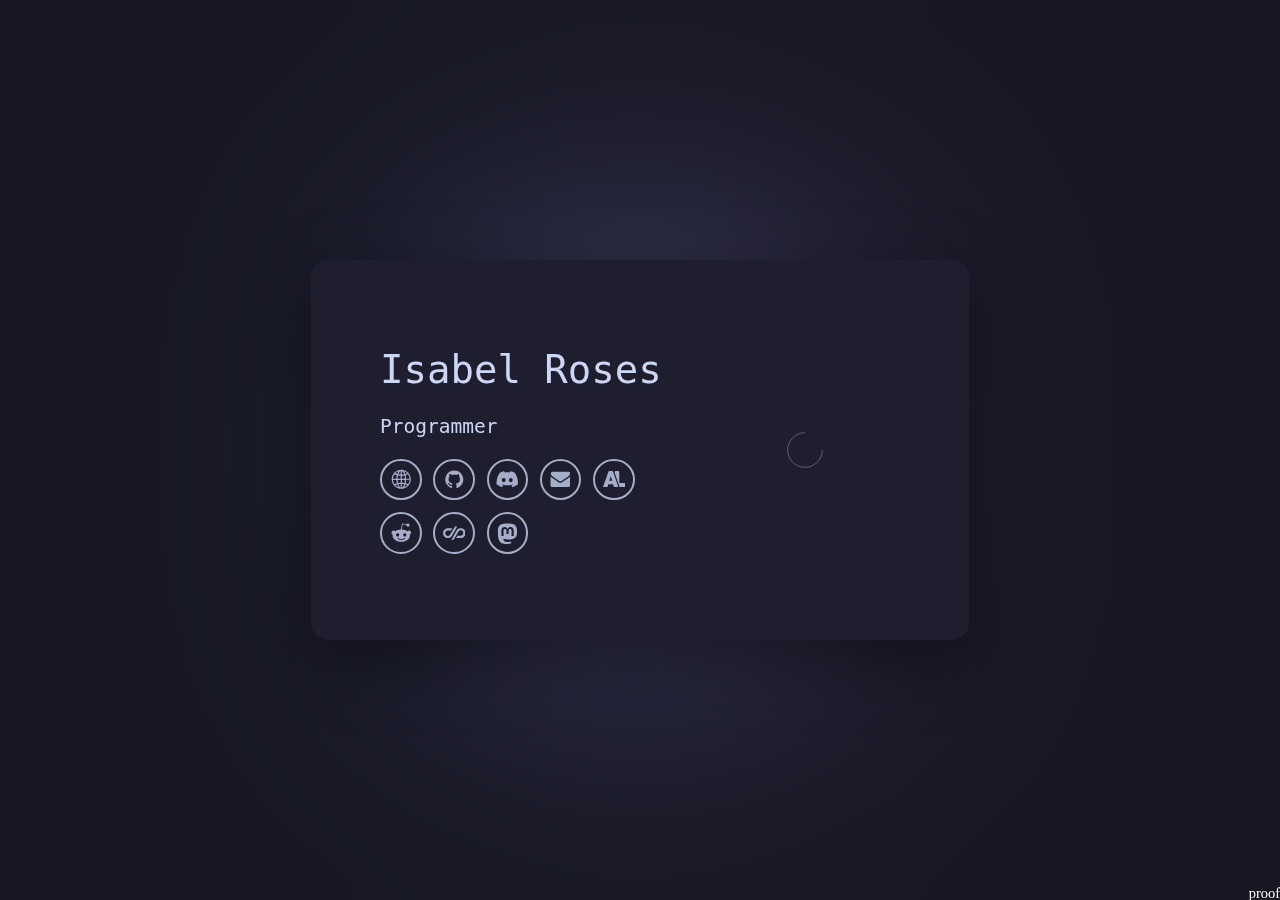
==== index.html @ 52c62842 "gpg" ====
<!DOCTYPE html>
<html lang="en">

<head>
    <title>Isabel</title>
    <meta http-equiv="Content-Type" content="text/html; charset=UTF-8">
    <meta name="viewport" content="width=device-width,initial-scale=1">
    <meta name="color-scheme" content="dark only">
    <link rel="shortcut icon" type="image/x-icon" href="favicon.ico">
    <meta name="description" content="contact">
    <meta property="og:site_name" content="isabel.contact">
    <meta property="og:title" content="Isabel's contact">
    <meta property="og:type" content="website">
    <meta property="og:description" content="contact info">
    <meta property="og:image" content="https://isabel.contact/assets/og-image.png">
    <meta property="og:image:type" content="image/jpeg">
    <meta property="og:image:width" content="1280">
    <meta property="og:image:height" content="800">
    <meta property="og:url" content="https://isabel.contact">
    <meta property="twitter:card" content="summary_large_image">
    <meta name="theme-color" content="#1e1e2e">
    <script defer src="js/js.js"></script>
    <link href="css/style.css" rel="stylesheet" type="text/css" preload>
    <link rel="manifest" href="manifest.json">
    <link rel="apple-touch-icon" href="assets/icons/apple-icon-180.png">
    <meta name="apple-mobile-web-app-capable" content="yes">
    <link rel="apple-touch-startup-image" href="assets/icons/apple-splash-2048-2732.jpg"
        media="(device-width: 1024px) and (device-height: 1366px) and (-webkit-device-pixel-ratio: 2) and (orientation: portrait)">
    <link rel="apple-touch-startup-image" href="assets/icons/apple-splash-2732-2048.jpg"
        media="(device-width: 1024px) and (device-height: 1366px) and (-webkit-device-pixel-ratio: 2) and (orientation: landscape)">
    <link rel="apple-touch-startup-image" href="assets/icons/apple-splash-1668-2388.jpg"
        media="(device-width: 834px) and (device-height: 1194px) and (-webkit-device-pixel-ratio: 2) and (orientation: portrait)">
    <link rel="apple-touch-startup-image" href="assets/icons/apple-splash-2388-1668.jpg"
        media="(device-width: 834px) and (device-height: 1194px) and (-webkit-device-pixel-ratio: 2) and (orientation: landscape)">
    <link rel="apple-touch-startup-image" href="assets/icons/apple-splash-1536-2048.jpg"
        media="(device-width: 768px) and (device-height: 1024px) and (-webkit-device-pixel-ratio: 2) and (orientation: portrait)">
    <link rel="apple-touch-startup-image" href="assets/icons/apple-splash-2048-1536.jpg"
        media="(device-width: 768px) and (device-height: 1024px) and (-webkit-device-pixel-ratio: 2) and (orientation: landscape)">
    <link rel="apple-touch-startup-image" href="assets/icons/apple-splash-1668-2224.jpg"
        media="(device-width: 834px) and (device-height: 1112px) and (-webkit-device-pixel-ratio: 2) and (orientation: portrait)">
    <link rel="apple-touch-startup-image" href="assets/icons/apple-splash-2224-1668.jpg"
        media="(device-width: 834px) and (device-height: 1112px) and (-webkit-device-pixel-ratio: 2) and (orientation: landscape)">
    <link rel="apple-touch-startup-image" href="assets/icons/apple-splash-1620-2160.jpg"
        media="(device-width: 810px) and (device-height: 1080px) and (-webkit-device-pixel-ratio: 2) and (orientation: portrait)">
    <link rel="apple-touch-startup-image" href="assets/icons/apple-splash-2160-1620.jpg"
        media="(device-width: 810px) and (device-height: 1080px) and (-webkit-device-pixel-ratio: 2) and (orientation: landscape)">
    <link rel="apple-touch-startup-image" href="assets/icons/apple-splash-1290-2796.jpg"
        media="(device-width: 430px) and (device-height: 932px) and (-webkit-device-pixel-ratio: 3) and (orientation: portrait)">
    <link rel="apple-touch-startup-image" href="assets/icons/apple-splash-2796-1290.jpg"
        media="(device-width: 430px) and (device-height: 932px) and (-webkit-device-pixel-ratio: 3) and (orientation: landscape)">
    <link rel="apple-touch-startup-image" href="assets/icons/apple-splash-1179-2556.jpg"
        media="(device-width: 393px) and (device-height: 852px) and (-webkit-device-pixel-ratio: 3) and (orientation: portrait)">
    <link rel="apple-touch-startup-image" href="assets/icons/apple-splash-2556-1179.jpg"
        media="(device-width: 393px) and (device-height: 852px) and (-webkit-device-pixel-ratio: 3) and (orientation: landscape)">
    <link rel="apple-touch-startup-image" href="assets/icons/apple-splash-1284-2778.jpg"
        media="(device-width: 428px) and (device-height: 926px) and (-webkit-device-pixel-ratio: 3) and (orientation: portrait)">
    <link rel="apple-touch-startup-image" href="assets/icons/apple-splash-2778-1284.jpg"
        media="(device-width: 428px) and (device-height: 926px) and (-webkit-device-pixel-ratio: 3) and (orientation: landscape)">
    <link rel="apple-touch-startup-image" href="assets/icons/apple-splash-1170-2532.jpg"
        media="(device-width: 390px) and (device-height: 844px) and (-webkit-device-pixel-ratio: 3) and (orientation: portrait)">
    <link rel="apple-touch-startup-image" href="assets/icons/apple-splash-2532-1170.jpg"
        media="(device-width: 390px) and (device-height: 844px) and (-webkit-device-pixel-ratio: 3) and (orientation: landscape)">
    <link rel="apple-touch-startup-image" href="assets/icons/apple-splash-1125-2436.jpg"
        media="(device-width: 375px) and (device-height: 812px) and (-webkit-device-pixel-ratio: 3) and (orientation: portrait)">
    <link rel="apple-touch-startup-image" href="assets/icons/apple-splash-2436-1125.jpg"
        media="(device-width: 375px) and (device-height: 812px) and (-webkit-device-pixel-ratio: 3) and (orientation: landscape)">
    <link rel="apple-touch-startup-image" href="assets/icons/apple-splash-1242-2688.jpg"
        media="(device-width: 414px) and (device-height: 896px) and (-webkit-device-pixel-ratio: 3) and (orientation: portrait)">
    <link rel="apple-touch-startup-image" href="assets/icons/apple-splash-2688-1242.jpg"
        media="(device-width: 414px) and (device-height: 896px) and (-webkit-device-pixel-ratio: 3) and (orientation: landscape)">
    <link rel="apple-touch-startup-image" href="assets/icons/apple-splash-828-1792.jpg"
        media="(device-width: 414px) and (device-height: 896px) and (-webkit-device-pixel-ratio: 2) and (orientation: portrait)">
    <link rel="apple-touch-startup-image" href="assets/icons/apple-splash-1792-828.jpg"
        media="(device-width: 414px) and (device-height: 896px) and (-webkit-device-pixel-ratio: 2) and (orientation: landscape)">
    <link rel="apple-touch-startup-image" href="assets/icons/apple-splash-1242-2208.jpg"
        media="(device-width: 414px) and (device-height: 736px) and (-webkit-device-pixel-ratio: 3) and (orientation: portrait)">
    <link rel="apple-touch-startup-image" href="assets/icons/apple-splash-2208-1242.jpg"
        media="(device-width: 414px) and (device-height: 736px) and (-webkit-device-pixel-ratio: 3) and (orientation: landscape)">
    <link rel="apple-touch-startup-image" href="assets/icons/apple-splash-750-1334.jpg"
        media="(device-width: 375px) and (device-height: 667px) and (-webkit-device-pixel-ratio: 2) and (orientation: portrait)">
    <link rel="apple-touch-startup-image" href="assets/icons/apple-splash-1334-750.jpg"
        media="(device-width: 375px) and (device-height: 667px) and (-webkit-device-pixel-ratio: 2) and (orientation: landscape)">
    <link rel="apple-touch-startup-image" href="assets/icons/apple-splash-640-1136.jpg"
        media="(device-width: 320px) and (device-height: 568px) and (-webkit-device-pixel-ratio: 2) and (orientation: portrait)">
    <link rel="apple-touch-startup-image" href="assets/icons/apple-splash-1136-640.jpg"
        media="(device-width: 320px) and (device-height: 568px) and (-webkit-device-pixel-ratio: 2) and (orientation: landscape)">
    <link rel="preconnect" href="https://fonts.bunny.net">
</head>

<body? class="is-ready">
    <svg xmlns="http://www.w3.org/2000/svg" version="1.1" xmlns:xlink="http://www.w3.org/1999/xlink" viewBox="0 0 40 40"
        display="none" width="0" height="0">
        <symbol id="icon-7a66fac84dc5d9fb5fafce395a384d40" viewBox="0 0 40 40">
            <path
                d="M20,3C10.6,3,3,10.6,3,20s7.6,17,17,17s17-7.6,17-17S29.4,3,20,3z M34.8,18.9h-6.2c-0.1-2.2-0.3-4.2-0.8-6.1 c1.5-0.4,3-0.9,4.2-1.5c0.6,0.9,1.2,1.8,1.6,2.9C34.3,15.7,34.7,17.3,34.8,18.9z M25.7,26.7c-1.5-0.3-3.1-0.4-4.6-0.5v-5.1h5.4 c-0.1,1.8-0.3,3.5-0.6,5.1C25.8,26.3,25.8,26.5,25.7,26.7z M14.2,26.2c-0.3-1.6-0.6-3.3-0.6-5.1h5.4v5.1c-1.6,0-3.2,0.2-4.6,0.5 C14.2,26.5,14.2,26.3,14.2,26.2z M14.3,13.3c1.5,0.3,3.1,0.4,4.6,0.5v5.1h-5.4c0.1-1.8,0.3-3.5,0.6-5.1 C14.2,13.7,14.2,13.5,14.3,13.3z M21.1,5.4C21.4,5.6,21.7,5.7,22,6c0.8,0.7,1.6,1.7,2.2,3c0.4,0.7,0.7,1.5,0.9,2.3 c-1.3,0.2-2.7,0.4-4,0.4V5.4z M18,6c0.3-0.3,0.6-0.4,0.9-0.6v6.2c-1.4,0-2.8-0.2-4-0.4c0.3-0.8,0.6-1.6,0.9-2.3 C16.5,7.7,17.2,6.7,18,6z M18.9,28.4v6.2c-0.3-0.1-0.6-0.3-0.9-0.6c-0.8-0.7-1.6-1.7-2.2-3c-0.4-0.7-0.7-1.5-0.9-2.3 C16.2,28.6,17.5,28.4,18.9,28.4z M22,34c-0.3,0.3-0.6,0.4-0.9,0.6v-6.2c1.4,0,2.8,0.2,4,0.4c-0.3,0.8-0.6,1.6-0.9,2.3 C23.5,32.3,22.8,33.3,22,34z M21.1,18.9v-5.1c1.6,0,3.2-0.2,4.6-0.5c0,0.2,0.1,0.4,0.1,0.5c0.3,1.6,0.6,3.3,0.6,5.1H21.1z M30.5,9.5 c0,0,0.1,0.1,0.1,0.1c-1,0.4-2.2,0.8-3.4,1.1c-0.6-1.9-1.4-3.5-2.4-4.8c0.3,0.1,0.6,0.2,0.9,0.3C27.5,7.1,29.1,8.1,30.5,9.5z M14.2,6.3c0.3-0.1,0.6-0.2,0.9-0.3c-0.9,1.3-1.7,2.9-2.4,4.8c-1.2-0.3-2.3-0.7-3.4-1.1c0,0,0.1-0.1,0.1-0.1 C10.9,8.1,12.5,7.1,14.2,6.3z M7.9,11.4c1.3,0.6,2.7,1.1,4.2,1.5c-0.4,1.9-0.7,3.9-0.8,6.1H5.2c0.1-1.6,0.5-3.2,1.1-4.7 C6.8,13.2,7.3,12.3,7.9,11.4z M5.2,21.1h6.2c0.1,2.2,0.3,4.2,0.8,6.1c-1.5,0.4-3,0.9-4.2,1.5c-0.6-0.9-1.2-1.8-1.6-2.9 C5.7,24.3,5.3,22.7,5.2,21.1z M9.5,30.5c0,0-0.1-0.1-0.1-0.1c1-0.4,2.2-0.8,3.4-1.1c0.6,1.9,1.4,3.5,2.4,4.8 c-0.3-0.1-0.6-0.2-0.9-0.3C12.5,32.9,10.9,31.9,9.5,30.5z M25.8,33.7c-0.3,0.1-0.6,0.2-0.9,0.3c0.9-1.3,1.7-2.9,2.4-4.8 c1.2,0.3,2.3,0.7,3.4,1.1c0,0-0.1,0.1-0.1,0.1C29.1,31.9,27.5,32.9,25.8,33.7z M32.1,28.6c-1.3-0.6-2.7-1.1-4.2-1.5 c0.4-1.9,0.7-3.9,0.8-6.1h6.2c-0.1,1.6-0.5,3.2-1.1,4.7C33.2,26.8,32.7,27.7,32.1,28.6z">
            </path>
        </symbol>
        <symbol id="icon-8c4b37645de3c276d895d87df51ba614" viewBox="0 0 40 40">
            <path
                d="M36,20.3c0,3.5-1,6.6-3.1,9.4c-2,2.8-4.7,4.7-7.9,5.8c-0.4,0.1-0.6,0-0.8-0.1c-0.2-0.2-0.3-0.4-0.3-0.6v-4.4 c0-1.3-0.4-2.3-1.1-3c0.8-0.1,1.5-0.2,2.1-0.4c0.6-0.2,1.3-0.4,2-0.8c0.7-0.4,1.2-0.8,1.7-1.4c0.5-0.5,0.8-1.3,1.1-2.2 s0.4-2,0.4-3.1c0-1.7-0.5-3.1-1.6-4.3c0.5-1.3,0.5-2.7-0.2-4.2c-0.4-0.1-1,0-1.7,0.2c-0.7,0.3-1.4,0.6-1.9,0.9L24,12.5 c-1.3-0.4-2.6-0.5-4-0.5s-2.7,0.2-4,0.5c-0.2-0.2-0.5-0.3-0.9-0.6c-0.4-0.2-0.9-0.5-1.7-0.8c-0.8-0.3-1.4-0.4-1.8-0.3 c-0.6,1.6-0.7,3-0.1,4.2c-1.1,1.2-1.6,2.6-1.6,4.3c0,1.2,0.1,2.2,0.4,3.1s0.6,1.6,1.1,2.2s1,1,1.7,1.4c0.7,0.4,1.3,0.6,2,0.8 c0.6,0.2,1.3,0.3,2.1,0.4c-0.6,0.5-0.9,1.2-1,2.1c-0.3,0.1-0.6,0.2-0.9,0.3c-0.3,0.1-0.7,0.1-1.2,0.1c-0.5,0-0.9-0.1-1.4-0.4 c-0.5-0.3-0.8-0.7-1.2-1.3c-0.3-0.4-0.6-0.8-1-1.1c-0.4-0.3-0.8-0.4-1-0.5L9,26.5c-0.3,0-0.5,0-0.6,0.1c-0.1,0.1-0.1,0.1-0.1,0.2 c0,0.1,0.1,0.2,0.2,0.3c0.1,0.1,0.2,0.2,0.3,0.2l0.1,0.1c0.3,0.1,0.6,0.4,0.9,0.8s0.5,0.7,0.7,1.1l0.2,0.5c0.2,0.5,0.5,1,0.9,1.3 c0.4,0.3,0.9,0.5,1.4,0.6c0.5,0.1,1,0.1,1.4,0.1c0.5,0,0.9,0,1.2-0.1l0.5-0.1c0,0.5,0,1.1,0,1.9c0,0.7,0,1.1,0,1.1 c0,0.2-0.1,0.5-0.3,0.6c-0.2,0.2-0.5,0.2-0.8,0.1c-3.2-1.1-5.8-3-7.9-5.8S4,23.8,4,20.3c0-2.9,0.7-5.6,2.1-8S9.5,7.8,12,6.4 s5.1-2.1,8-2.1s5.6,0.7,8,2.1s4.4,3.4,5.8,5.8S36,17.4,36,20.3L36,20.3z">
            </path>
        </symbol>
        <symbol id="icon-3b7eeeccbb457780f277fce4669f67a0" viewBox="0 0 40 40">
            <path
                d="M33.2,8.3c-2.5-1.1-5.1-1.9-7.9-2.4c-0.3,0.6-0.7,1.4-1,2c-2.9-0.4-5.8-0.4-8.7,0c-0.3-0.6-0.7-1.4-1-2 c-2.8,0.5-5.4,1.3-7.9,2.4c-5,7.2-6.3,14.2-5.6,21.1c3.3,2.3,6.5,3.8,9.6,4.7c0.8-1,1.5-2.1,2.1-3.3c-1.1-0.4-2.2-0.9-3.2-1.5 c0.3-0.2,0.5-0.4,0.8-0.6c6.3,2.8,13,2.8,19.2,0c0.3,0.2,0.5,0.4,0.8,0.6c-1,0.6-2.1,1.1-3.2,1.5c0.6,1.1,1.3,2.2,2.1,3.3 c3.1-0.9,6.3-2.4,9.6-4.7C39.7,21.4,37.5,14.4,33.2,8.3z M13.7,25.1c-1.9,0-3.4-1.7-3.4-3.7s1.5-3.7,3.4-3.7c1.9,0,3.5,1.7,3.4,3.7 C17.1,23.4,15.6,25.1,13.7,25.1z M26.3,25.1c-1.9,0-3.4-1.7-3.4-3.7s1.5-3.7,3.4-3.7c1.9,0,3.5,1.7,3.4,3.7 C29.7,23.4,28.2,25.1,26.3,25.1z">
            </path>
        </symbol>
        <symbol id="icon-c3c8e1063e3b7f84f6b54712741de139" viewBox="0 0 40 40">
            <path
                d="M37.3,15.3v15.3c0,0.8-0.3,1.6-0.9,2.2c-0.6,0.6-1.4,0.9-2.2,0.9H5.8c-0.8,0-1.6-0.3-2.2-0.9s-0.9-1.4-0.9-2.2V15.3 c0.5,0.6,1.2,1.1,2,1.7c4.7,3.1,7.9,5.4,9.6,6.7c0.7,0.5,1.4,0.9,1.8,1.2c0.4,0.3,1,0.6,1.9,0.9c0.7,0.3,1.5,0.5,2.1,0.5l0,0 c0.6,0,1.4-0.2,2.1-0.5c0.7-0.3,1.4-0.6,1.9-0.9c0.4-0.3,1-0.7,1.8-1.2c2.2-1.6,5.4-3.8,9.6-6.7C36.1,16.5,36.7,15.9,37.3,15.3 L37.3,15.3z M37.3,9.6c0,1-0.3,2-0.9,2.9c-0.6,0.9-1.5,1.8-2.4,2.4c-4.9,3.3-7.9,5.4-9,6.2c-0.1,0.1-0.4,0.3-0.8,0.6 c-0.4,0.3-0.7,0.5-1,0.7c-0.3,0.2-0.6,0.4-1,0.6c-0.4,0.2-0.7,0.4-1.1,0.5c-0.4,0.1-0.6,0.2-0.9,0.2l0,0c-0.3,0-0.6-0.1-0.9-0.2 c-0.3-0.1-0.7-0.3-1.1-0.5c-0.4-0.2-0.7-0.4-1-0.6c-0.3-0.2-0.6-0.4-1-0.7c-0.4-0.3-0.7-0.5-0.8-0.6c-1.1-0.8-2.8-2-5.1-3.5 c-2.3-1.6-3.3-2.4-3.7-2.7c-0.8-0.5-1.6-1.2-2.3-2.2s-1-1.9-1-2.6c0-1,0.3-1.9,0.8-2.5c0.5-0.6,1.2-1,2.3-1h28.4 c0.8,0,1.6,0.3,2.2,0.9C37.1,8.1,37.3,8.8,37.3,9.6L37.3,9.6z">
            </path>
        </symbol>
        <symbol id="icon-3b16c9d13a686dfcb1c392aa631570a5" viewBox="0 0 40 40">
            <path
                d="M39.8,32.4c0,0.8-0.7,1.3-1.5,1.3c-1.4,0-2.7,0-4.1,0c-1.4,0-2.9,0-4.3,0c-0.3,0-0.5-0.1-0.6-0.4 c-2.3-6.6-4.7-13.2-7-19.9c-0.4-1-0.7-2-1.1-3c-0.5-1.2-0.6-2.3-0.5-3.6c0-0.9,0.6-1.5,1.5-1.5c1.4,0,3.8,0,5.2,0 c0.8,0,1.4,0.6,1.5,1.4c0,0.9,0,1.9,0,2.8c0,2.3,0,4.6,0,6.9l0,9.6c0,0.1,0,0.2,0.1,0.3c0.1,0.1,0.2,0.1,0.4,0.1c1.2,0,1.4,0,2.6,0 c2,0,3.9,0,5.9,0c0.4,0,0.8,0,1.1,0.2c0.5,0.2,0.9,0.6,0.9,1.2C39.8,29.3,39.9,30.9,39.8,32.4z M27.2,33.3c0,0.1,0.1,0.2,0.1,0.5 c-0.5,0-1,0-1.5,0c-1.9,0-3.8,0-5.8,0c-0.4,0-0.6-0.1-0.7-0.5c-0.4-1.3-0.8-2.5-1.2-3.8c-0.2-0.7-0.3-0.7-1-0.7c-2.4,0-4.8,0-7.2,0 c-0.4,0-0.6,0.1-0.7,0.5C9,30.7,8.5,32,8,33.3c-0.1,0.3-0.3,0.5-0.7,0.5c-2.3,0-4.5,0-6.8,0c-0.5,0-0.5-0.1-0.3-0.5 c1.2-3.4,2.4-6.7,3.6-10.1C4.9,20,6,16.8,7.1,13.7C8.1,11,9,8.3,9.9,5.7c0.1-0.3,0.2-0.4,0.5-0.4c2.2,0,4.4,0,6.6,0 c0.3,0,0.4,0.2,0.5,0.4c0.8,2.3,1.6,4.5,2.4,6.8c1.6,4.6,3.3,9.3,4.9,13.9C25.6,28.7,26.4,31,27.2,33.3z M16.2,22.1 c0-0.1-0.1-0.2-0.1-0.3c-0.7-2.2-1.5-4.4-2.2-6.6c0-0.1-0.1-0.3-0.2-0.5c-0.1,0.1-0.1,0.2-0.2,0.2c-0.7,2.4-1.5,4.8-2.2,7.1 c-0.1,0.3,0,0.4,0.3,0.4c1.4,0,2.9,0,4.3,0C16.3,22.5,16.4,22.4,16.2,22.1z">
            </path>
        </symbol>
        <symbol id="icon-c83ee4da7ecbbbd33cd0166b89ce370f" viewBox="0 0 40 40">
            <path
                d="M37.3,18.9c0,0.7-0.2,1.4-0.6,2c-0.4,0.6-0.9,1.1-1.5,1.4c0.2,0.6,0.2,1.2,0.2,1.9c0,2-0.7,3.8-2.1,5.5 c-1.4,1.7-3.2,3-5.6,4s-4.9,1.5-7.7,1.5c-2.8,0-5.4-0.5-7.7-1.5s-4.2-2.3-5.6-4c-1.4-1.7-2.1-3.6-2.1-5.5c0-0.6,0.1-1.2,0.2-1.8 c-0.7-0.3-1.2-0.8-1.6-1.4c-0.4-0.6-0.6-1.3-0.6-2.1c0-1.1,0.4-2,1.1-2.7c0.7-0.8,1.7-1.1,2.7-1.1c1.1,0,2,0.4,2.8,1.2 c2.8-2,6.1-3,10-3.1l2.2-10.1c0-0.2,0.1-0.3,0.3-0.4c0.2-0.1,0.3-0.1,0.5-0.1l7.1,1.6c0.2-0.5,0.6-0.9,1-1.2c0.5-0.3,1-0.4,1.5-0.4 c0.8,0,1.5,0.3,2,0.8c0.6,0.6,0.9,1.2,0.9,2c0,0.8-0.3,1.5-0.9,2c-0.6,0.6-1.3,0.9-2,0.9c-0.8,0-1.5-0.3-2-0.8s-0.8-1.2-0.8-2 L22.7,4l-2,9.1c3.9,0.1,7.2,1.1,10,3.1c0.7-0.8,1.7-1.2,2.8-1.2c1.1,0,2,0.4,2.7,1.1C36.9,16.9,37.3,17.9,37.3,18.9L37.3,18.9z M10.7,22.8c0,0.8,0.3,1.5,0.8,2c0.6,0.6,1.2,0.9,2,0.9c0.8,0,1.5-0.3,2-0.9c0.6-0.6,0.9-1.3,0.9-2c0-0.8-0.3-1.5-0.9-2 c-0.6-0.6-1.3-0.8-2-0.8c-0.8,0-1.5,0.3-2,0.9C11,21.3,10.7,22,10.7,22.8z M26.4,29.6c0.1-0.1,0.2-0.3,0.2-0.5 c0-0.2-0.1-0.4-0.2-0.5c-0.1-0.1-0.3-0.2-0.5-0.2c-0.2,0-0.4,0.1-0.5,0.2c-0.5,0.5-1.3,0.9-2.3,1.2c-1,0.3-2.1,0.4-3.1,0.4 c-1,0-2.1-0.1-3.1-0.4c-1-0.3-1.8-0.7-2.3-1.2c-0.1-0.1-0.3-0.2-0.5-0.2c-0.2,0-0.4,0.1-0.5,0.2c-0.1,0.1-0.2,0.3-0.2,0.5 c0,0.2,0.1,0.4,0.2,0.5c0.6,0.6,1.3,1,2.3,1.3c1,0.3,1.8,0.5,2.4,0.6c0.6,0.1,1.2,0.1,1.8,0.1s1.2,0,1.8-0.1 c0.6-0.1,1.4-0.2,2.4-0.6C25.1,30.6,25.8,30.2,26.4,29.6L26.4,29.6z M26.3,25.7c0.8,0,1.5-0.3,2-0.9c0.6-0.6,0.8-1.3,0.8-2 c0-0.8-0.3-1.5-0.9-2c-0.6-0.6-1.2-0.9-2-0.9c-0.8,0-1.5,0.3-2,0.8s-0.9,1.2-0.9,2c0,0.8,0.3,1.5,0.9,2 C24.9,25.4,25.5,25.7,26.3,25.7z">
            </path>
        </symbol>
        <symbol id="icon-7b8b203a175397e05376f74d544a45d4" viewBox="0 0 40 40">
            <path
                d="M25,8.3C25.1,8.1,25,8,24.8,8l-3.4,0c-0.2,0-0.4,0.1-0.5,0.3l-8.4,14.2c-1.2,1.9-2.8,2.4-4.4,2.2C5.4,24.3,4,22.3,4,19.7 c0-2.6,2.2-4.8,4.8-4.8h5.3c0.2,0,0.4-0.1,0.5-0.3l1.9-3.3c0.1-0.2,0-0.3-0.2-0.3H8.8C3.9,11,0,14.9,0,19.7c0,2.3,0.9,4.8,2.6,6.5 c1.6,1.6,3.8,2.2,6.1,2.3c1.3,0,4.9,0,6.6-3C17.2,22.1,25,8.3,25,8.3L25,8.3z M37.4,13.3c-1.6-1.6-3.8-2.2-6.1-2.3 c-1.3,0-4.9,0-6.6,3C22.8,17.4,15,31.2,15,31.2c-0.1,0.2,0,0.3,0.2,0.3l3.4,0c0.2,0,0.4-0.1,0.5-0.3L27.5,17 c1.2-1.9,2.8-2.4,4.4-2.2c2.7,0.3,4.1,2.3,4.1,4.9c0,2.6-2.2,4.8-4.8,4.8h-5.3c-0.2,0-0.4,0.1-0.5,0.3l-1.9,3.3 c-0.1,0.2,0,0.3,0.2,0.3h7.6c4.8,0,8.8-3.9,8.8-8.8C40,17.4,39.1,14.9,37.4,13.3L37.4,13.3z">
            </path>
        </symbol>
        <symbol id="icon-8aeb01b26b1256824444f7ced3a58dd2" viewBox="0 0 40 40">
            <path
                d="M20.4,2.7c-4.7,0-9.1,0.5-11.8,1.7c0,0-5.2,2.3-5.2,10.2c0,1.8,0,4,0,6.3c0.2,7.7,1.4,15.4,8.6,17.3 c3.3,0.9,6.1,1.1,8.4,0.9c4.1-0.2,6.5-1.5,6.5-1.5l-0.1-3c0,0-3,0.9-6.3,0.8c-3.3-0.1-6.8-0.4-7.3-4.4c0-0.4-0.1-0.7-0.1-1.1 c0,0,3.2,0.8,7.3,1c2.5,0.1,4.8-0.1,7.2-0.4c4.6-0.5,8.5-3.4,9-5.9c0.8-4.1,0.7-9.9,0.7-9.9c0-7.9-5.2-10.2-5.2-10.2 c-2.6-1.2-7.1-1.7-11.8-1.7H20.4z M15.2,8.9c1.9,0,3.4,0.7,4.4,2.2l0.9,1.6l0.9-1.6c1-1.5,2.4-2.2,4.4-2.2c1.7,0,3,0.6,4.1,1.7 c1,1.2,1.5,2.7,1.5,4.7v9.6h-3.8v-9.3c0-2-0.8-3-2.5-3c-1.8,0-2.7,1.2-2.7,3.5v5.1h-3.8v-5.1c0-2.3-0.9-3.5-2.7-3.5 c-1.6,0-2.5,1-2.5,3v9.3H9.6v-9.6c0-2,0.5-3.5,1.5-4.7C12.1,9.5,13.5,8.9,15.2,8.9z" />
        </symbol>
    </svg>

    <div id="wrapper">
        <div id="main">
            <div class="inner">
                <div id="columns01" class="container columns">
                    <div class="wrapper">
                        <div class="inner">
                            <div>
                                <h1 data-value="Isabel Roses" id="text01">Isabel Roses</h1>
                                <p id="text02">Programmer</p>
                                <ul id="icons01" class="icons">
                                    <li><a class="n01" href="https://isabelroses.com/" aria-label="Globe"
                                            title="My Website" target="_blank"><svg>
                                                <use xlink:href="#icon-7a66fac84dc5d9fb5fafce395a384d40"></use>
                                            </svg><span class="label">Globe</span></a></li>
                                    <li><a class="n02" href="https://github.com/isabelroses" aria-label="GitHub"
                                            title="GitHub" target="_blank"><svg>
                                                <use xlink:href="#icon-8c4b37645de3c276d895d87df51ba614"></use>
                                            </svg><span class="label">GitHub</span></a></li>
                                    <li><a class="n03" href="https://discord.com/users/496733545105063966"
                                            aria-label="Discord" title="Discord" target="_blank"><svg>
                                                <use xlink:href="#icon-3b7eeeccbb457780f277fce4669f67a0"></use>
                                            </svg><span class="label">Discord</span></a></li>
                                    <li><a class="n04" href="mailto:isabelroseslive@gmail.com" aria-label="Email"
                                            title="Email"><svg>
                                                <use xlink:href="#icon-c3c8e1063e3b7f84f6b54712741de139"></use>
                                            </svg><span class="label">Email</span></a></li>
                                    <li><a class="n05" href="https://anilist.co/user/IsabelRoses" aria-label="AniList"
                                            title="AniList" target="_blank"><svg>
                                                <use xlink:href="#icon-3b16c9d13a686dfcb1c392aa631570a5"></use>
                                            </svg><span class="label">AniList</span></a></li>
                                    <li><a class="n06" href="https://www.reddit.com/user/isabelroses"
                                            aria-label="Reddit" title="Reddit" target="_blank"><svg>
                                                <use xlink:href="#icon-c83ee4da7ecbbbd33cd0166b89ce370f"></use>
                                            </svg><span class="label">Reddit</span></a></li>
                                    <li><a class="n07" href="https://en.pronouns.page/@isabelroses"
                                            aria-label="Pronouns.page" title="Pronouns.page" target="_blank"><svg>
                                                <use xlink:href="#icon-7b8b203a175397e05376f74d544a45d4"></use>
                                            </svg><span class="label">Pronouns.page</span></a></li>
                                    <li><a class="n08" rel="me" href="https://tech.lgbt/@isabelroses"
                                            aria-label="Mastodon"><svg>
                                                <use xlink:href="#icon-8aeb01b26b1256824444f7ced3a58dd2"></use>
                                            </svg><span class="label">Mastodon</span></a></li>
                                </ul>
                            </div>
                            <div>
                                <div id="image01" class="image">
                                    <span class="frame deferred"
                                        style="background-image: url(&quot;[data-uri]%2BPHJlY3QgZmlsbD0idHJhbnNwYXJlbnQiIHdpZHRoPSIxMDAlIiBoZWlnaHQ9IjEwMCUiLz48L3N2Zz4%3D&quot;); background-size: 100% 100%; background-position: left top; background-repeat: no-repeat;">
                                        <img src="assets/avatar3.webp" data-src="assets/avatar3.webp" alt="avatar"
                                            style="opacity: 1; background-image: none;">
                                    </span>
                                </div>
                            </div>
                        </div>
                    </div>
                </div>
            </div>
        </div>
        <div>
            <a class="conner-links" href="https://keyoxide.org/hkp/BDC72378FB3AF6C69CA7DF35251584EE83E34389">proof</a>
        </div>
    </div>

    </body>

</html>
---- css/style.css ----
/* cyrillic */
@font-face {
  font-family: 'Roboto Mono';
  font-style: normal;
  font-weight: 400;
  font-stretch: 100%;
  src: url(https://fonts.bunny.net/roboto-mono/files/roboto-mono-cyrillic-400-normal.woff2) format('woff2'), url(https://fonts.bunny.net/roboto-mono/files/roboto-mono-cyrillic-400-normal.woff) format('woff');
  unicode-range: U+0301, U+0400-045F, U+0490-0491, U+04B0-04B1, U+2116;
  font-display: swap;
}

/* cyrillic-ext */
@font-face {
  font-family: 'Roboto Mono';
  font-style: normal;
  font-weight: 400;
  font-stretch: 100%;
  src: url(https://fonts.bunny.net/roboto-mono/files/roboto-mono-cyrillic-ext-400-normal.woff2) format('woff2'), url(https://fonts.bunny.net/roboto-mono/files/roboto-mono-cyrillic-ext-400-normal.woff) format('woff');
  unicode-range: U+0460-052F, U+1C80-1C88, U+20B4, U+2DE0-2DFF, U+A640-A69F, U+FE2E-FE2F;
  font-display: swap;
}

/* greek */
@font-face {
  font-family: 'Roboto Mono';
  font-style: normal;
  font-weight: 400;
  font-stretch: 100%;
  src: url(https://fonts.bunny.net/roboto-mono/files/roboto-mono-greek-400-normal.woff2) format('woff2'), url(https://fonts.bunny.net/roboto-mono/files/roboto-mono-greek-400-normal.woff) format('woff');
  unicode-range: U+0370-03FF;
  font-display: swap;
}

/* latin */
@font-face {
  font-family: 'Roboto Mono';
  font-style: normal;
  font-weight: 400;
  font-stretch: 100%;
  src: url(https://fonts.bunny.net/roboto-mono/files/roboto-mono-latin-400-normal.woff2) format('woff2'), url(https://fonts.bunny.net/roboto-mono/files/roboto-mono-latin-400-normal.woff) format('woff');
  unicode-range: U+0000-00FF, U+0131, U+0152-0153, U+02BB-02BC, U+02C6, U+02DA, U+02DC, U+2000-206F, U+2074, U+20AC, U+2122, U+2191, U+2193, U+2212, U+2215, U+FEFF, U+FFFD;
  font-display: swap;
}

/* latin-ext */
@font-face {
  font-family: 'Roboto Mono';
  font-style: normal;
  font-weight: 400;
  font-stretch: 100%;
  src: url(https://fonts.bunny.net/roboto-mono/files/roboto-mono-latin-ext-400-normal.woff2) format('woff2'), url(https://fonts.bunny.net/roboto-mono/files/roboto-mono-latin-ext-400-normal.woff) format('woff');
  unicode-range: U+0100-024F, U+0259, U+1E00-1EFF, U+2020, U+20A0-20AB, U+20AD-20CF, U+2113, U+2C60-2C7F, U+A720-A7FF;
  font-display: swap;
}

/* vietnamese */
@font-face {
  font-family: 'Roboto Mono';
  font-style: normal;
  font-weight: 400;
  font-stretch: 100%;
  src: url(https://fonts.bunny.net/roboto-mono/files/roboto-mono-vietnamese-400-normal.woff2) format('woff2'), url(https://fonts.bunny.net/roboto-mono/files/roboto-mono-vietnamese-400-normal.woff) format('woff');
  unicode-range: U+0102-0103, U+0110-0111, U+0128-0129, U+0168-0169, U+01A0-01A1, U+01AF-01B0, U+1EA0-1EF9, U+20AB;
  font-display: swap;
}

/* cyrillic */
@font-face {
  font-family: 'Roboto Mono';
  font-style: normal;
  font-weight: 500;
  font-stretch: 100%;
  src: url(https://fonts.bunny.net/roboto-mono/files/roboto-mono-cyrillic-500-normal.woff2) format('woff2'), url(https://fonts.bunny.net/roboto-mono/files/roboto-mono-cyrillic-500-normal.woff) format('woff');
  unicode-range: U+0301, U+0400-045F, U+0490-0491, U+04B0-04B1, U+2116;
  font-display: swap;
}

/* cyrillic-ext */
@font-face {
  font-family: 'Roboto Mono';
  font-style: normal;
  font-weight: 500;
  font-stretch: 100%;
  src: url(https://fonts.bunny.net/roboto-mono/files/roboto-mono-cyrillic-ext-500-normal.woff2) format('woff2'), url(https://fonts.bunny.net/roboto-mono/files/roboto-mono-cyrillic-ext-500-normal.woff) format('woff');
  unicode-range: U+0460-052F, U+1C80-1C88, U+20B4, U+2DE0-2DFF, U+A640-A69F, U+FE2E-FE2F;
  font-display: swap;
}

/* greek */
@font-face {
  font-family: 'Roboto Mono';
  font-style: normal;
  font-weight: 500;
  font-stretch: 100%;
  src: url(https://fonts.bunny.net/roboto-mono/files/roboto-mono-greek-500-normal.woff2) format('woff2'), url(https://fonts.bunny.net/roboto-mono/files/roboto-mono-greek-500-normal.woff) format('woff');
  unicode-range: U+0370-03FF;
  font-display: swap;
}

/* latin */
@font-face {
  font-family: 'Roboto Mono';
  font-style: normal;
  font-weight: 500;
  font-stretch: 100%;
  src: url(https://fonts.bunny.net/roboto-mono/files/roboto-mono-latin-500-normal.woff2) format('woff2'), url(https://fonts.bunny.net/roboto-mono/files/roboto-mono-latin-500-normal.woff) format('woff');
  unicode-range: U+0000-00FF, U+0131, U+0152-0153, U+02BB-02BC, U+02C6, U+02DA, U+02DC, U+2000-206F, U+2074, U+20AC, U+2122, U+2191, U+2193, U+2212, U+2215, U+FEFF, U+FFFD;
  font-display: swap;
}

/* latin-ext */
@font-face {
  font-family: 'Roboto Mono';
  font-style: normal;
  font-weight: 500;
  font-stretch: 100%;
  src: url(https://fonts.bunny.net/roboto-mono/files/roboto-mono-latin-ext-500-normal.woff2) format('woff2'), url(https://fonts.bunny.net/roboto-mono/files/roboto-mono-latin-ext-500-normal.woff) format('woff');
  unicode-range: U+0100-024F, U+0259, U+1E00-1EFF, U+2020, U+20A0-20AB, U+20AD-20CF, U+2113, U+2C60-2C7F, U+A720-A7FF;
  font-display: swap;
}

/* vietnamese */
@font-face {
  font-family: 'Roboto Mono';
  font-style: normal;
  font-weight: 500;
  font-stretch: 100%;
  src: url(https://fonts.bunny.net/roboto-mono/files/roboto-mono-vietnamese-500-normal.woff2) format('woff2'), url(https://fonts.bunny.net/roboto-mono/files/roboto-mono-vietnamese-500-normal.woff) format('woff');
  unicode-range: U+0102-0103, U+0110-0111, U+0128-0129, U+0168-0169, U+01A0-01A1, U+01AF-01B0, U+1EA0-1EF9, U+20AB;
  font-display: swap;
}

@font-face {
  font-family: "Victor Mono";
  src: url("/fonts/victormono-regular-webfont.woff") format("woff");
}

@font-face {
  font-family: "Victor Mono Italic";
  src: url("/fonts/victormono-italic-webfont.woff") format("woff");
}

html,
body,
div,
span,
h1,
img,
ul,
li {
  margin: 0;
  padding: 0;
  border: 0;
  font-size: 100%;
  font: inherit;
  vertical-align: baseline;
}

ul {
  list-style: none;
}

body {
  -webkit-text-size-adjust: none
}

*,
*:before,
*:after {
  box-sizing: border-box;
}

body {
  line-height: 1.0;
  min-height: var(--viewport-height);
  min-width: 320px;
  overflow-x: hidden;
  word-wrap: break-word;
  overflow: hidden;
}

body:before {
  content: '';
  display: block;
  background-attachment: scroll;
  height: var(--background-height);
  left: 0;
  pointer-events: none;
  position: fixed;
  top: 0;
  transform: scale(1);
  width: 100vw;
  z-index: 0;
  background-repeat: repeat, no-repeat;
  background-size: auto, cover;
  background-color: #181825;
}

body:after {
  background-color: #181825;
  content: '';
  display: block;
  height: 100%;
  left: 0;
  opacity: 0;
  position: fixed;
  top: 0;
  transform: scale(1);
  transition: opacity 2s ease-in-out 0.375s, visibility 2s 0.375s;
  visibility: hidden;
  width: 100%;
  z-index: 1;
}

body.is-loading:after {
  opacity: 1;
  visibility: visible;
}

:root {
  --background-height: 100vh;
  --site-language-alignment: left;
  --site-language-direction: ltr;
  --site-language-flex-alignment: flex-start;
  --site-language-indent-left: 1;
  --site-language-indent-right: 0;
  --viewport-height: 100vh;
}

html {
  font-size: 18pt;
}

a {
  color: inherit;
  text-decoration: underline;
  transition: color 0.25s ease;
}

#wrapper {
  -webkit-overflow-scrolling: touch;
  align-items: center;
  display: flex;
  flex-direction: column;
  justify-content: center;
  min-height: var(--viewport-height);
  overflow: hidden;
  position: relative;
  z-index: 2;
  padding: 2.5rem 2.5rem 2.5rem 2.5rem;
}

#main {
  --alignment: center;
  --flex-alignment: center;
  --indent-left: 1;
  --indent-right: 1;
  --border-radius-tl: 1rem;
  --border-radius-tr: 1rem;
  --border-radius-br: 1rem;
  --border-radius-bl: 1rem;
  align-items: center;
  display: flex;
  flex-grow: 0;
  flex-shrink: 0;
  justify-content: center;
  max-width: 100%;
  position: relative;
  text-align: var(--alignment);
  z-index: 3;
  background-color: #1E1E2E;
  box-shadow: 0rem 1.125rem 4.125rem 0rem rgba(0, 0, 0, 0.451);
  border-radius: var(--border-radius-tl) var(--border-radius-tr) var(--border-radius-br) var(--border-radius-bl);
  transition: opacity 0.75s ease 0.125s, transform 0.75s ease 0.125s;
}

#main>.inner {
  --padding-horizontal: 4rem;
  --padding-vertical: 5rem;
  --spacing: 1rem;
  --width: 38rem;
  border-radius: var(--border-radius-tl) var(--border-radius-tr) var(--border-radius-br) var(--border-radius-bl);
  max-width: 100%;
  position: relative;
  width: var(--width);
  z-index: 1;
  padding: var(--padding-vertical) var(--padding-horizontal);
}

#main>.inner>* {
  margin-top: var(--spacing);
  margin-bottom: var(--spacing);
}

#main>.inner> :first-child {
  margin-top: 0 !important;
}

#main>.inner> :last-child {
  margin-bottom: 0 !important;
}

#main>.inner>.full {
  margin-left: calc(var(--padding-horizontal) * -1);
  max-width: calc(100% + calc(var(--padding-horizontal) * 2) + 0.4725px);
  width: calc(100% + calc(var(--padding-horizontal) * 2) + 0.4725px);
}

#main>.inner>.full:first-child {
  border-top-left-radius: inherit;
  border-top-right-radius: inherit;
  margin-top: calc(var(--padding-vertical) * -1) !important;
}

#main>.inner>.full:last-child {
  border-bottom-left-radius: inherit;
  border-bottom-right-radius: inherit;
  margin-bottom: calc(var(--padding-vertical) * -1) !important;
}

#main>.inner>.full.screen {
  border-radius: 0 !important;
  max-width: 100vw;
  position: relative;
  width: 100vw;
  left: 50%;
  margin-left: -50vw;
  right: auto;
}

body.is-loading #main {
  opacity: 0;
  transform: scale(0.94375);
}

body.is-instant #main,
body.is-instant #main>.inner>*,
body.is-instant #main>.inner>section>* {
  transition: none !important;
}

body.is-instant:after {
  display: none !important;
  transition: none !important;
}

@keyframes loading-spinner {
  0% {
    transform: rotate(0deg);
  }

  100% {
    transform: rotate(360deg);
  }
}

.deferred:before {
  content: '';
  display: block;
  width: 4rem;
  height: 4rem;
  position: absolute;
  top: 50%;
  left: 50%;
  margin: -2rem 0 0 -2rem;
  animation: loading-spinner 1s infinite linear;
  transition: opacity 0.25s ease;
  transition-delay: 0.5s;
  opacity: 0;
  z-index: -1;
  background-image: url('[data-uri]');
  background-position: center;
  background-repeat: no-repeat;
  background-size: 3rem;
}

.deferred.loading:before {
  opacity: 0.35;
  z-index: 0;
}

.container {
  position: relative;
}

.container>.wrapper {
  vertical-align: top;
  position: relative;
  max-width: 100%;
  border-radius: inherit;
}

.container>.wrapper>.inner {
  vertical-align: top;
  position: relative;
  max-width: 100%;
  border-radius: inherit;
  text-align: var(--alignment);
}

#main .container.full:first-child>.wrapper {
  border-top-left-radius: inherit;
  border-top-right-radius: inherit;
}

#main .container.full:last-child>.wrapper {
  border-bottom-left-radius: inherit;
  border-bottom-right-radius: inherit;
}

#main .container.full:first-child>.wrapper>.inner {
  border-top-left-radius: inherit;
  border-top-right-radius: inherit;
}

#main .container.full:last-child>.wrapper>.inner {
  border-bottom-left-radius: inherit;
  border-bottom-right-radius: inherit;
}

#columns01 {
  --alignment: left;
  --flex-alignment: flex-start;
  --indent-left: 1;
  --indent-right: 0;
}

#columns01>.wrapper {
  display: inline-block;
  width: 38rem;
  background-color: transparent;
}

#columns01>.wrapper>.inner {
  --gutters: 2rem;
  --padding-horizontal: 0rem;
  --padding-vertical: 0rem;
  --spacing: 1rem;
  padding: var(--padding-vertical) var(--padding-horizontal);
}

#columns01.default>.wrapper>.inner>* {
  margin-bottom: var(--spacing);
  margin-top: var(--spacing);
}

#columns01.default>.wrapper>.inner>*:first-child {
  margin-top: 0 !important;
}

#columns01.default>.wrapper>.inner>*:last-child {
  margin-bottom: 0 !important;
}

#columns01.columns>.wrapper>.inner {
  flex-wrap: wrap;
  display: flex;
  align-items: center;
}

#columns01.columns>.wrapper>.inner>* {
  flex-grow: 0;
  flex-shrink: 0;
  max-width: 100%;
  text-align: var(--alignment);
  padding: 0 0 0 var(--gutters);
}

#columns01.columns>.wrapper>.inner>*>* {
  margin-bottom: var(--spacing);
  margin-top: var(--spacing);
}

#columns01.columns>.wrapper>.inner>*>*:first-child {
  margin-top: 0 !important;
}

#columns01.columns>.wrapper>.inner>*>*:last-child {
  margin-bottom: 0 !important;
}

#columns01.columns>.wrapper>.inner>*:first-child {
  margin-left: calc(var(--gutters) * -1);
}

#columns01.default>.wrapper>.inner>.full {
  margin-left: calc(var(--padding-horizontal) * -1);
  max-width: none !important;
  width: calc(100% + (var(--padding-horizontal) * 2) + 0.4725px);
}

#columns01.default>.wrapper>.inner>.full:first-child {
  margin-top: calc(var(--padding-vertical) * -1) !important;
  border-top-left-radius: inherit;
  border-top-right-radius: inherit;
}

#columns01.default>.wrapper>.inner>.full:last-child {
  margin-bottom: calc(var(--padding-vertical) * -1) !important;
  border-bottom-left-radius: inherit;
  border-bottom-right-radius: inherit;
}

#columns01.columns>.wrapper>.inner>div>.full {
  margin-left: calc(var(--gutters) * -0.5);
  max-width: none !important;
  width: calc(100% + var(--gutters) + 0.4725px);
}

#columns01.columns>.wrapper>.inner>div:first-child>.full {
  margin-left: calc(var(--padding-horizontal) * -1);
  width: calc(100% + var(--padding-horizontal) + calc(var(--gutters) * 0.5) + 0.4725px);
}

#columns01.columns>.wrapper>.inner>div:last-child>.full {
  width: calc(100% + var(--padding-horizontal) + calc(var(--gutters) * 0.5) + 0.4725px);
}

#columns01.columns>.wrapper>.inner>div>.full:first-child {
  margin-top: calc(var(--padding-vertical) * -1) !important;
}

#columns01.columns>.wrapper>.inner>div>.full:last-child {
  margin-bottom: calc(var(--padding-vertical) * -1) !important;
}

#columns01.columns>.wrapper>.inner>.full {
  align-self: stretch;
}

#columns01.columns>.wrapper>.inner>.full:first-child {
  border-bottom-left-radius: inherit;
  border-top-left-radius: inherit;
}

#columns01.columns>.wrapper>.inner>.full:last-child {
  border-bottom-right-radius: inherit;
  border-top-right-radius: inherit;
}

#columns01.columns>.wrapper>.inner>.full>.full:first-child:last-child {
  border-radius: inherit;
  height: calc(100% + (var(--padding-vertical) * 2));
}

#columns01.columns>.wrapper>.inner>.full>.full:first-child:last-child>* {
  border-radius: inherit;
  height: 100%;
  position: absolute;
  width: 100%;
}

#columns01>.wrapper>.inner> :nth-child(1) {
  width: calc(60% + (var(--gutters) / 2));
}

#columns01>.wrapper>.inner> :nth-child(2) {
  width: calc(40% + (var(--gutters) / 2));
  --alignment: right;
  --flex-alignment: flex-end;
  --indent-left: 0;
  --indent-right: 1;
}

.image {
  display: block;
  line-height: 0;
  max-width: 100%;
  position: relative;
}

.image .frame {
  display: inline-block;
  max-width: 100%;
  overflow: hidden;
  vertical-align: top;
  width: 100%;
}

.image .frame img {
  border-radius: 0 !important;
  max-width: 100%;
  vertical-align: top;
  width: inherit;
}

.image.full .frame {
  display: block;
}

.image.full:first-child .frame {
  border-top-left-radius: inherit;
  border-top-right-radius: inherit;
}

.image.full:last-child .frame {
  border-bottom-left-radius: inherit;
  border-bottom-right-radius: inherit;
}

#image01 .frame {
  width: 11rem;
  border-radius: 100%;
  transition: none;
}

#image01 .frame img {
  transition: none;
}

h1,
p {
  direction: var(--site-language-direction);
  position: relative;
}

h1 span.p,
h2 span.p,
h3 span.p,
p span.p {
  display: block;
  position: relative;
}

#text01 {
  color: #CDD6F4;
  font-family: 'Roboto Mono', monospace;
  width: 100%;
  font-size: 2.25em;
  line-height: 1.25;
  font-weight: 500;
}

.glow {
  font-family: 'Victor Mono Italic', monospace !important;
  font-style: italic !important;
  -webkit-animation: glow 1s ease-in-out infinite alternate;
  -moz-animation: glow 1s ease-in-out infinite alternate;
  animation: glow 1s ease-in-out infinite alternate;
}

@-webkit-keyframes glow {
  from {
    text-shadow: 0 0 10px #fff, 0 0 20px #fff, 0 0 30px #cba6f7, 0 0 40px #cba6f7, 0 0 50px #cba6f7, 0 0 60px #cba6f7, 0 0 70px #cba6f7;
  }

  to {
    text-shadow: 0 0 20px #fff, 0 0 30px #cba6f7, 0 0 40px #cba6f7, 0 0 50px #cba6f7, 0 0 60px #cba6f7, 0 0 70px #cba6f7, 0 0 80px #cba6f7;
  }
}

#text02 {
  color: #CDD6F4;
  font-family: 'Roboto Mono', monospace;
  font-size: 1.125em;
  line-height: 1.5;
  font-weight: 400;
}

.icons {
  display: flex;
  flex-wrap: wrap;
  justify-content: var(--flex-alignment);
  letter-spacing: 0;
  padding: 0;
}

.icons li {
  position: relative;
  z-index: 1;
}

.icons li a {
  align-items: center;
  display: flex;
  justify-content: center;
}

.icons li a svg {
  display: block;
  position: relative;
}

.icons li a+svg {
  display: block;
  height: 100%;
  left: 0;
  pointer-events: none;
  position: absolute;
  top: 0;
  width: 100%;
  z-index: -1;
}

.icons li a .label {
  display: none;
}

#icons01 {
  font-size: 1.2em;
  gap: 0.675rem;
}

#icons01 li a {
  border-radius: 100%;
  height: 2em;
  width: 2em;
  transition: color 0.25s ease, background-color 0.25s ease, border-color 0.25s ease;
}

#icons01 li a svg {
  height: 60%;
  width: 60%;
  transition: fill 0.25s ease;
}

#icons01 a svg {
  fill: #A6ADC8;
}

#icons01 a {
  border: solid 2px #A6ADC8;
}

#icons01 a:hover {
  border-color: #45475A !important;
}

#icons01 a:hover svg {
  fill: #45475A !important;
}

#icons01 li a+svg {
  transition: fill 0.25s ease, stroke 0.25s ease;
}

@media (max-width: 1920px) {}

@media (max-width: 1680px) {
  html {
    font-size: 13pt;
  }
}

@media (max-width: 1280px) {
  html {
    font-size: 13pt;
  }
}

@media (max-width: 1024px) {}

@media (max-width: 980px) {
  html {
    font-size: 11pt;
  }
}

@media (max-width: 736px) {
  html {
    font-size: 11pt;
  }

  #wrapper {
    padding: 2rem 2rem 2rem 2rem;
  }

  #main>.inner {
    --padding-horizontal: 2rem;
    --padding-vertical: 3.5rem;
    --spacing: 1rem;
  }

  #columns01 {
    --alignment: center;
    --flex-alignment: center;
    --indent-left: 1;
    --indent-right: 1;
  }

  #columns01>.wrapper>.inner {
    --gutters: 1.5rem;
    --padding-horizontal: 0rem;
    --padding-vertical: 0rem;
    --spacing: 1rem;
  }

  #columns01.columns>.wrapper>.inner {
    flex-direction: column-reverse !important;
    flex-wrap: nowrap !important;
  }

  #columns01.columns>.wrapper>.inner>span {
    height: 0;
    margin-top: calc(var(--padding-vertical) * -2);
    pointer-events: none;
    visibility: hidden;
  }

  #columns01.columns>.wrapper>.inner>*:first-child {
    margin-left: 0 !important;
    padding-bottom: 0 !important;
  }

  #columns01.columns>.wrapper>.inner>* {
    padding: calc(var(--gutters) * 0.5) 0 !important;
  }

  #columns01.columns>.wrapper>.inner>*:last-child {
    padding-top: 0 !important;
  }

  #columns01.columns>.wrapper>.inner>div>.full {
    margin-left: calc(var(--padding-horizontal) * -1);
    width: calc(100% + (var(--padding-horizontal) * 2) + 0.4725px);
  }

  #columns01.columns>.wrapper>.inner>div:first-of-type>.full {
    margin-left: calc(var(--padding-horizontal) * -1);
    width: calc(100% + (var(--padding-horizontal) * 2) + 0.4725px);
  }

  #columns01.columns>.wrapper>.inner>div:last-of-type>.full {
    margin-left: calc(var(--padding-horizontal) * -1);
    width: calc(100% + (var(--padding-horizontal) * 2) + 0.4725px);
  }

  #columns01.columns>.wrapper>.inner>div>.full:first-child {
    margin-top: calc(var(--gutters) * -0.5) !important;
  }

  #columns01.columns>.wrapper>.inner>div>.full:last-child {
    margin-bottom: calc(var(--gutters) * -0.5) !important;
  }

  #columns01.columns>.wrapper>.inner>div:last-of-type>.full:first-child {
    margin-top: calc(var(--padding-vertical) * -1) !important;
  }

  #columns01.columns>.wrapper>.inner>div:first-of-type>.full:last-child {
    margin-bottom: calc(var(--padding-vertical) * -1) !important;
  }

  #columns01.columns>.wrapper>.inner>div:last-of-type,
  #columns01.columns>.wrapper>.inner>div:last-of-type>.full:first-child {
    border-top-left-radius: inherit;
    border-top-right-radius: inherit;
  }

  #columns01.columns>.wrapper>.inner>div:first-of-type,
  #columns01.columns>.wrapper>.inner>div:first-of-type>.full:last-child {
    border-bottom-left-radius: inherit;
    border-bottom-right-radius: inherit;
  }

  #columns01.columns>.wrapper>.inner>div:last-of-type,
  #columns01.columns>.wrapper>.inner>div:last-of-type>.full:last-child {
    border-bottom-right-radius: 0 !important;
  }

  #columns01.columns>.wrapper>.inner>div:first-of-type,
  #columns01.columns>.wrapper>.inner>div:first-of-type>.full:first-child {
    border-top-left-radius: 0 !important;
  }

  #columns01.columns>.wrapper>.inner>.full>.full:first-child:last-child {
    height: auto;
  }

  #columns01.columns>.wrapper>.inner>.full>.full:first-child:last-child>* {
    height: auto;
    position: relative;
    width: auto;
  }

  #columns01>.wrapper>.inner> :nth-child(1) {
    --alignment: center;
    --flex-alignment: center;
    --indent-left: 1;
    --indent-right: 1;
    min-height: 100% !important;
    width: 100% !important;
  }

  #columns01>.wrapper>.inner> :nth-child(2) {
    --alignment: center;
    --flex-alignment: center;
    --indent-left: 1;
    --indent-right: 1;
    min-height: 100% !important;
    width: 100% !important;
  }

  #image01 .frame {
    width: 11rem;
  }

  #text01 {
    letter-spacing: -0.04375rem;
    width: 100%;
    font-size: 2.25em;
    line-height: 1.25;
  }

  #text02 {
    letter-spacing: 0rem;
    width: 100%;
    font-size: 1.125em;
    line-height: 1.5;
  }

  #icons01 {
    font-size: 1em;
    gap: 0.5rem;
  }

  #icons01:not(:first-child) {
    margin-top: 0.65625rem !important;
  }

  #icons01:not(:last-child) {
    margin-bottom: 0.65625rem !important;
  }
}

@media (max-width: 480px) {
  #wrapper {
    padding: 1rem 1rem 1rem 1rem;
  }

  #main>.inner {
    --spacing: 0.875rem;
  }

  #columns01>.wrapper>.inner {
    --spacing: 0.875rem;
  }
}

@media (max-width: 360px) {
  #wrapper {
    padding: 0.5rem 0.5rem 0.5rem 0.5rem;
  }

  #main>.inner {
    --padding-horizontal: 1.5rem;
    --padding-vertical: 2.625rem;
    --spacing: 0.75rem;
  }


  #text01 {
    font-size: 2em;
  }

  #text02 {
    font-size: 1.125em;
  }

  #icons01 {
    gap: 0.375rem;
  }
}

body:after {
  display: none !important;
}

#main>.inner {
  opacity: 1.0 !important;
}

#main {
  opacity: 1.0 !important;
  transform: none !important;
  transition: none !important;
  filter: none !important;
}

@keyframes rotate {
  from {
    rotate: 0deg;
  }

  50% {
    scale: 1 1.5;
  }

  to {
    rotate: 360deg;
  }
}

#blob {
  height: 24vmax;
  aspect-ratio: 1;
  position: absolute;
  left: 50%;
  top: 50%;
  translate: -50% -50%;
  border-radius: 50%;
  background: linear-gradient(to right, rgb(129, 161, 231), rgb(154, 123, 216));
  animation: rotate 20s infinite;
  opacity: 0.8;
}

#blur {
  height: 100%;
  width: 100%;
  position: absolute;
  z-index: 2;
  backdrop-filter: blur(12vmax);
}

.conner-links {
  z-index: 3; 
  position: absolute; 
  bottom: 0%;
  right: 0%;
  text-decoration: none;
  font-size: smaller;
}
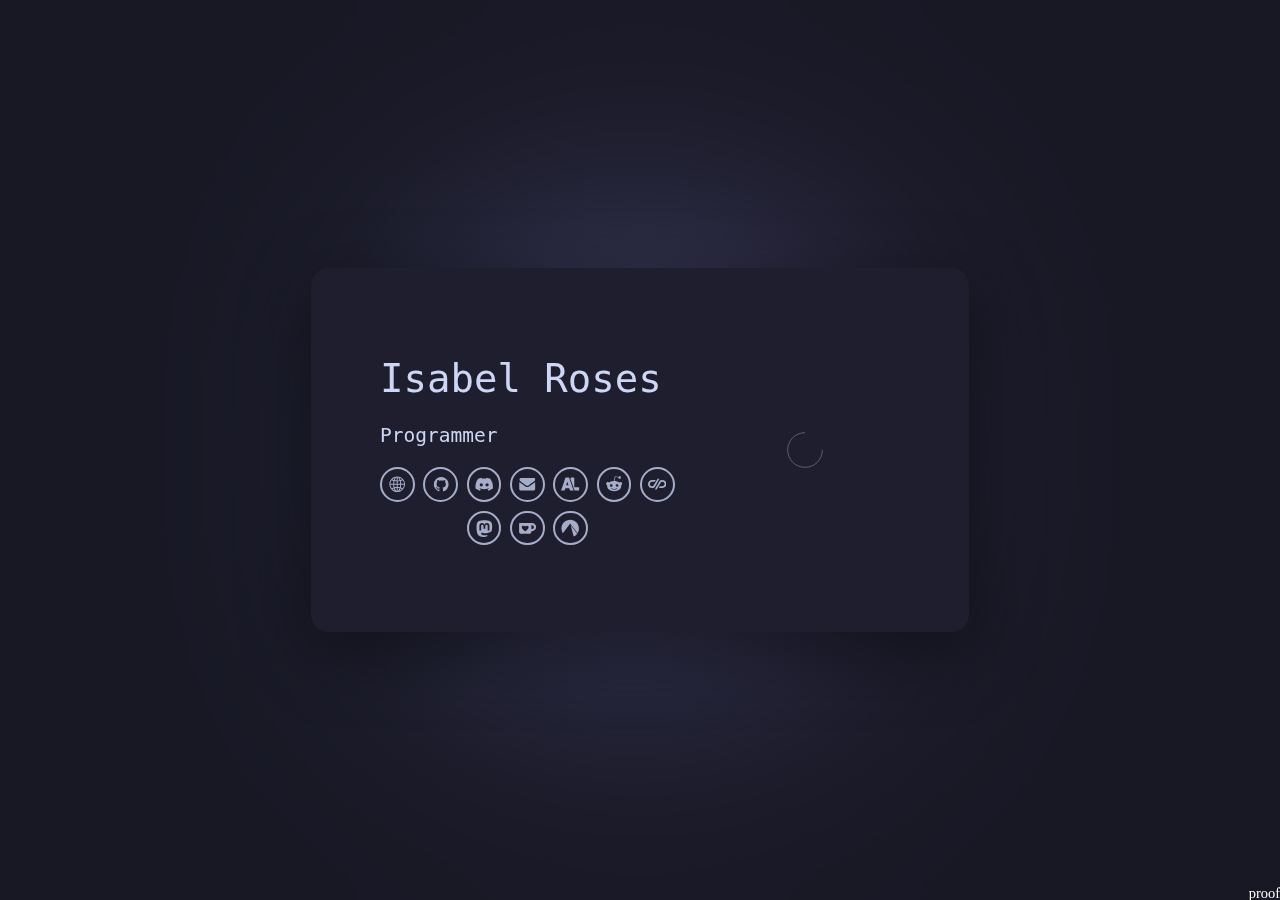
==== commit 264e701b: "Added sites" ====
--- a/index.html
+++ b/index.html
@@ -127,7 +127,18 @@
         </symbol>
         <symbol id="icon-8aeb01b26b1256824444f7ced3a58dd2" viewBox="0 0 40 40">
             <path
-                d="M20.4,2.7c-4.7,0-9.1,0.5-11.8,1.7c0,0-5.2,2.3-5.2,10.2c0,1.8,0,4,0,6.3c0.2,7.7,1.4,15.4,8.6,17.3 c3.3,0.9,6.1,1.1,8.4,0.9c4.1-0.2,6.5-1.5,6.5-1.5l-0.1-3c0,0-3,0.9-6.3,0.8c-3.3-0.1-6.8-0.4-7.3-4.4c0-0.4-0.1-0.7-0.1-1.1 c0,0,3.2,0.8,7.3,1c2.5,0.1,4.8-0.1,7.2-0.4c4.6-0.5,8.5-3.4,9-5.9c0.8-4.1,0.7-9.9,0.7-9.9c0-7.9-5.2-10.2-5.2-10.2 c-2.6-1.2-7.1-1.7-11.8-1.7H20.4z M15.2,8.9c1.9,0,3.4,0.7,4.4,2.2l0.9,1.6l0.9-1.6c1-1.5,2.4-2.2,4.4-2.2c1.7,0,3,0.6,4.1,1.7 c1,1.2,1.5,2.7,1.5,4.7v9.6h-3.8v-9.3c0-2-0.8-3-2.5-3c-1.8,0-2.7,1.2-2.7,3.5v5.1h-3.8v-5.1c0-2.3-0.9-3.5-2.7-3.5 c-1.6,0-2.5,1-2.5,3v9.3H9.6v-9.6c0-2,0.5-3.5,1.5-4.7C12.1,9.5,13.5,8.9,15.2,8.9z" />
+                d="M20.4,2.7c-4.7,0-9.1,0.5-11.8,1.7c0,0-5.2,2.3-5.2,10.2c0,1.8,0,4,0,6.3c0.2,7.7,1.4,15.4,8.6,17.3 c3.3,0.9,6.1,1.1,8.4,0.9c4.1-0.2,6.5-1.5,6.5-1.5l-0.1-3c0,0-3,0.9-6.3,0.8c-3.3-0.1-6.8-0.4-7.3-4.4c0-0.4-0.1-0.7-0.1-1.1 c0,0,3.2,0.8,7.3,1c2.5,0.1,4.8-0.1,7.2-0.4c4.6-0.5,8.5-3.4,9-5.9c0.8-4.1,0.7-9.9,0.7-9.9c0-7.9-5.2-10.2-5.2-10.2 c-2.6-1.2-7.1-1.7-11.8-1.7H20.4z M15.2,8.9c1.9,0,3.4,0.7,4.4,2.2l0.9,1.6l0.9-1.6c1-1.5,2.4-2.2,4.4-2.2c1.7,0,3,0.6,4.1,1.7 c1,1.2,1.5,2.7,1.5,4.7v9.6h-3.8v-9.3c0-2-0.8-3-2.5-3c-1.8,0-2.7,1.2-2.7,3.5v5.1h-3.8v-5.1c0-2.3-0.9-3.5-2.7-3.5 c-1.6,0-2.5,1-2.5,3v9.3H9.6v-9.6c0-2,0.5-3.5,1.5-4.7C12.1,9.5,13.5,8.9,15.2,8.9z">
+            </path>
+        </symbol>
+        <symbol id="icon-b4ecc41beadbec7df3b3e34a22693f76" viewBox="0 0 40 40">
+            <path
+                d="M17.7,8.7c4.3,0,8.6,0,12.9,0c4.2,0,8,3.1,8.7,7.3c0.7,4.4-1.4,8.3-5.6,9.8c-1.2,0.4-2.5,0.5-3.8,0.7 c-0.5,0.1-0.8,0.2-0.8,0.8c0,0.6-0.2,1.3-0.4,1.9c-0.7,2-2.4,3.1-4.5,3.1c-5.7,0-11.3,0-17,0c-2.9,0-4.8-1.9-4.8-4.7 c0-5.6,0-11.2,0-16.7c0-1.6,0.4-2.1,2-2.1C8.9,8.7,13.3,8.7,17.7,8.7z M23.1,18.2c0-2.2-1.4-3.6-3.5-3.7c-1.3,0-2.4,0.5-3.3,1.3 c-0.4,0.4-0.7,0.3-1.2,0c-0.7-0.5-1.5-0.9-2.3-1.2c-1.8-0.5-4.2,0.4-4.5,2.7c-0.2,1.7,0.4,3.2,1.6,4.3c1.7,1.7,3.6,3.4,5.4,5.1 c0.3,0.3,0.6,0.3,0.9,0c1.7-1.7,3.5-3.4,5.2-5.1C22.5,20.7,23.2,19.6,23.1,18.2z M29.1,17.7c0,0.9,0,1.8,0,2.7 c0,1.6-0.3,1.5,1.5,1.5c1.6,0,2.9-0.7,3.6-2.2c0.7-1.6,0.8-3.2-0.3-4.7c-1-1.4-2.4-1.6-4-1.5c-0.6,0-0.8,0.2-0.8,0.8 C29.1,15.4,29.1,16.5,29.1,17.7z">
+            </path>
+        </symbol>
+        <symbol id="icon-ed5157626f3044710f62cec33f0219eb" viewBox="0 0 40 40">
+            <path
+                d="M36.1,30.87L20.26,10.38c-0.03-0.03-0.06-0.06-0.11-0.08c-0.14-0.06-0.32-0.02-0.41,0.08L3.9,30.87 C2.01,27.85,1,24.35,1,20.78C1,10.3,9.46,1.8,19.93,1.76c0.02,0,0.05,0,0.07,0c10.49,0,19,8.51,19,19.01 C39,24.35,37.99,27.85,36.1,30.87z M27.52,38.24l-6.65-24.95l14.46,18.73C33.33,34.74,30.63,36.89,27.52,38.24z">
+            </path>
         </symbol>
     </svg>
 
@@ -141,38 +152,40 @@
                                 <h1 data-value="Isabel Roses" id="text01">Isabel Roses</h1>
                                 <p id="text02">Programmer</p>
                                 <ul id="icons01" class="icons">
-                                    <li><a class="n01" href="https://isabelroses.com/" aria-label="Globe"
-                                            title="My Website" target="_blank"><svg>
+                                    <li><a class="n01" href="https://isabelrose.live" aria-label="Globe"><svg>
                                                 <use xlink:href="#icon-7a66fac84dc5d9fb5fafce395a384d40"></use>
                                             </svg><span class="label">Globe</span></a></li>
-                                    <li><a class="n02" href="https://github.com/isabelroses" aria-label="GitHub"
-                                            title="GitHub" target="_blank"><svg>
+                                    <li><a class="n02" href="https://github.com/isabelroses" aria-label="GitHub"><svg>
                                                 <use xlink:href="#icon-8c4b37645de3c276d895d87df51ba614"></use>
                                             </svg><span class="label">GitHub</span></a></li>
                                     <li><a class="n03" href="https://discord.com/users/496733545105063966"
-                                            aria-label="Discord" title="Discord" target="_blank"><svg>
+                                            aria-label="Discord"><svg>
                                                 <use xlink:href="#icon-3b7eeeccbb457780f277fce4669f67a0"></use>
                                             </svg><span class="label">Discord</span></a></li>
-                                    <li><a class="n04" href="mailto:isabelroseslive@gmail.com" aria-label="Email"
-                                            title="Email"><svg>
+                                    <li><a class="n04" href="mailto:isabelroseslive@gmail.com" aria-label="Email"><svg>
                                                 <use xlink:href="#icon-c3c8e1063e3b7f84f6b54712741de139"></use>
                                             </svg><span class="label">Email</span></a></li>
-                                    <li><a class="n05" href="https://anilist.co/user/IsabelRoses" aria-label="AniList"
-                                            title="AniList" target="_blank"><svg>
+                                    <li><a class="n05" href="https://anilist.co/user/IsabelRoses/"
+                                            aria-label="AniList"><svg>
                                                 <use xlink:href="#icon-3b16c9d13a686dfcb1c392aa631570a5"></use>
                                             </svg><span class="label">AniList</span></a></li>
                                     <li><a class="n06" href="https://www.reddit.com/user/isabelroses"
-                                            aria-label="Reddit" title="Reddit" target="_blank"><svg>
+                                            aria-label="Reddit"><svg>
                                                 <use xlink:href="#icon-c83ee4da7ecbbbd33cd0166b89ce370f"></use>
                                             </svg><span class="label">Reddit</span></a></li>
                                     <li><a class="n07" href="https://en.pronouns.page/@isabelroses"
-                                            aria-label="Pronouns.page" title="Pronouns.page" target="_blank"><svg>
+                                            aria-label="Pronouns.page"><svg>
                                                 <use xlink:href="#icon-7b8b203a175397e05376f74d544a45d4"></use>
                                             </svg><span class="label">Pronouns.page</span></a></li>
-                                    <li><a class="n08" rel="me" href="https://tech.lgbt/@isabelroses"
-                                            aria-label="Mastodon"><svg>
+                                    <li><a class="n08" href="https://tech.lgbt/@isabelroses" aria-label="Mastodon"><svg>
                                                 <use xlink:href="#icon-8aeb01b26b1256824444f7ced3a58dd2"></use>
                                             </svg><span class="label">Mastodon</span></a></li>
+                                    <li><a class="n09" href="https://ko-fi.com/isabelroses" aria-label="Ko-fi"><svg>
+                                                <use xlink:href="#icon-b4ecc41beadbec7df3b3e34a22693f76"></use>
+                                            </svg><span class="label">Ko-fi</span></a></li>
+                                    <li><a class="n10" href="https://codeberg.org/isabel" aria-label="Codeberg"><svg>
+                                                <use xlink:href="#icon-ed5157626f3044710f62cec33f0219eb"></use>
+                                            </svg><span class="label">Codeberg</span></a></li>
                                 </ul>
                             </div>
                             <div>
--- a/css/style.css
+++ b/css/style.css
@@ -697,8 +697,9 @@
 }
 
 #icons01 {
-  font-size: 1.2em;
-  gap: 0.675rem;
+  justify-content: center;
+  font-size: 1em;
+  gap: 0.5rem;
 }
 
 #icons01 li a {
@@ -915,7 +916,7 @@
   }
 
   #icons01:not(:first-child) {
-    margin-top: 0.65625rem !important;
+    margin-top: 0.875rem !important
   }
 
   #icons01:not(:last-child) {
@@ -1013,8 +1014,8 @@
 }
 
 .conner-links {
-  z-index: 3; 
-  position: absolute; 
+  z-index: 3;
+  position: absolute;
   bottom: 0%;
   right: 0%;
   text-decoration: none;
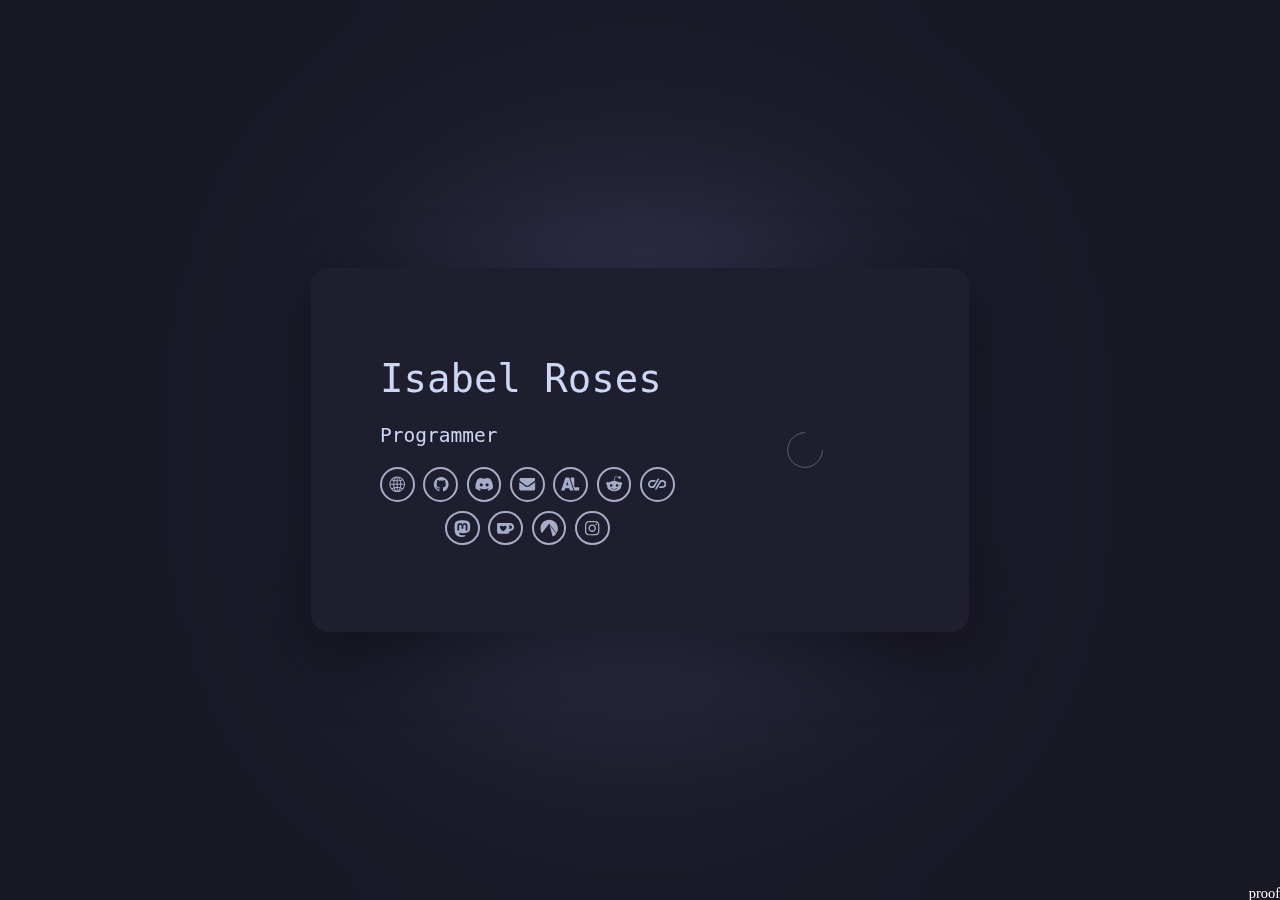
==== commit 83b7c349: "added instagram" ====
--- a/index.html
+++ b/index.html
@@ -140,6 +140,16 @@
                 d="M36.1,30.87L20.26,10.38c-0.03-0.03-0.06-0.06-0.11-0.08c-0.14-0.06-0.32-0.02-0.41,0.08L3.9,30.87 C2.01,27.85,1,24.35,1,20.78C1,10.3,9.46,1.8,19.93,1.76c0.02,0,0.05,0,0.07,0c10.49,0,19,8.51,19,19.01 C39,24.35,37.99,27.85,36.1,30.87z M27.52,38.24l-6.65-24.95l14.46,18.73C33.33,34.74,30.63,36.89,27.52,38.24z">
             </path>
         </symbol>
+        <symbol id="icon-85976685de3e4af37529a1ce5d57d2a7" viewBox="0 0 40 40">
+            <path
+                d="M20,7c4.2,0,4.7,0,6.3,0.1c1.5,0.1,2.3,0.3,3,0.5C30,8,30.5,8.3,31.1,8.9c0.5,0.5,0.9,1.1,1.2,1.8c0.2,0.5,0.5,1.4,0.5,3 C33,15.3,33,15.8,33,20s0,4.7-0.1,6.3c-0.1,1.5-0.3,2.3-0.5,3c-0.3,0.7-0.6,1.2-1.2,1.8c-0.5,0.5-1.1,0.9-1.8,1.2 c-0.5,0.2-1.4,0.5-3,0.5C24.7,33,24.2,33,20,33s-4.7,0-6.3-0.1c-1.5-0.1-2.3-0.3-3-0.5C10,32,9.5,31.7,8.9,31.1 C8.4,30.6,8,30,7.7,29.3c-0.2-0.5-0.5-1.4-0.5-3C7,24.7,7,24.2,7,20s0-4.7,0.1-6.3c0.1-1.5,0.3-2.3,0.5-3C8,10,8.3,9.5,8.9,8.9 C9.4,8.4,10,8,10.7,7.7c0.5-0.2,1.4-0.5,3-0.5C15.3,7.1,15.8,7,20,7z M20,4.3c-4.3,0-4.8,0-6.5,0.1c-1.6,0-2.8,0.3-3.8,0.7 C8.7,5.5,7.8,6,6.9,6.9C6,7.8,5.5,8.7,5.1,9.7c-0.4,1-0.6,2.1-0.7,3.8c-0.1,1.7-0.1,2.2-0.1,6.5s0,4.8,0.1,6.5 c0,1.6,0.3,2.8,0.7,3.8c0.4,1,0.9,1.9,1.8,2.8c0.9,0.9,1.7,1.4,2.8,1.8c1,0.4,2.1,0.6,3.8,0.7c1.6,0.1,2.2,0.1,6.5,0.1 s4.8,0,6.5-0.1c1.6-0.1,2.9-0.3,3.8-0.7c1-0.4,1.9-0.9,2.8-1.8c0.9-0.9,1.4-1.7,1.8-2.8c0.4-1,0.6-2.1,0.7-3.8 c0.1-1.6,0.1-2.2,0.1-6.5s0-4.8-0.1-6.5c-0.1-1.6-0.3-2.9-0.7-3.8c-0.4-1-0.9-1.9-1.8-2.8c-0.9-0.9-1.7-1.4-2.8-1.8 c-1-0.4-2.1-0.6-3.8-0.7C24.8,4.3,24.3,4.3,20,4.3L20,4.3L20,4.3z">
+            </path>
+            <path
+                d="M20,11.9c-4.5,0-8.1,3.7-8.1,8.1s3.7,8.1,8.1,8.1s8.1-3.7,8.1-8.1S24.5,11.9,20,11.9z M20,25.2c-2.9,0-5.2-2.3-5.2-5.2 s2.3-5.2,5.2-5.2s5.2,2.3,5.2,5.2S22.9,25.2,20,25.2z">
+            </path>
+            <path d="M30.6,11.6c0,1-0.8,1.9-1.9,1.9c-1,0-1.9-0.8-1.9-1.9s0.8-1.9,1.9-1.9C29.8,9.7,30.6,10.5,30.6,11.6z">
+            </path>
+        </symbol>
     </svg>
 
     <div id="wrapper">
@@ -186,6 +196,10 @@
                                     <li><a class="n10" href="https://codeberg.org/isabel" aria-label="Codeberg"><svg>
                                                 <use xlink:href="#icon-ed5157626f3044710f62cec33f0219eb"></use>
                                             </svg><span class="label">Codeberg</span></a></li>
+                                    <li><a class="n11" href="https://www.instagram.com/isabel.roses/"
+                                            aria-label="Instagram"><svg>
+                                                <use xlink:href="#icon-85976685de3e4af37529a1ce5d57d2a7"></use>
+                                            </svg><span class="label">Instagram</span></a></li>
                                 </ul>
                             </div>
                             <div>
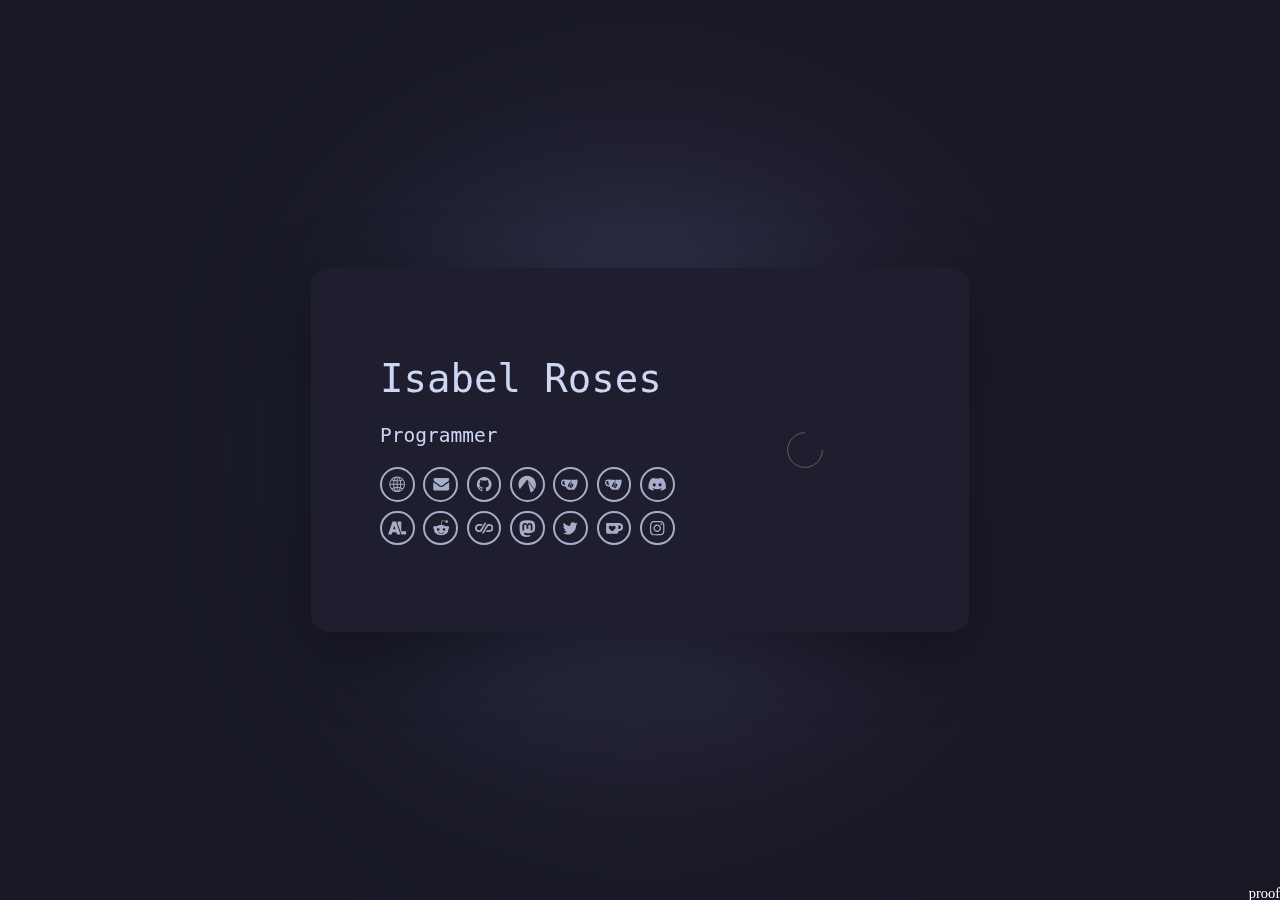
==== commit f0b58c4a: "gitea 2" ====
--- a/index.html
+++ b/index.html
@@ -95,21 +95,31 @@
                 d="M20,3C10.6,3,3,10.6,3,20s7.6,17,17,17s17-7.6,17-17S29.4,3,20,3z M34.8,18.9h-6.2c-0.1-2.2-0.3-4.2-0.8-6.1 c1.5-0.4,3-0.9,4.2-1.5c0.6,0.9,1.2,1.8,1.6,2.9C34.3,15.7,34.7,17.3,34.8,18.9z M25.7,26.7c-1.5-0.3-3.1-0.4-4.6-0.5v-5.1h5.4 c-0.1,1.8-0.3,3.5-0.6,5.1C25.8,26.3,25.8,26.5,25.7,26.7z M14.2,26.2c-0.3-1.6-0.6-3.3-0.6-5.1h5.4v5.1c-1.6,0-3.2,0.2-4.6,0.5 C14.2,26.5,14.2,26.3,14.2,26.2z M14.3,13.3c1.5,0.3,3.1,0.4,4.6,0.5v5.1h-5.4c0.1-1.8,0.3-3.5,0.6-5.1 C14.2,13.7,14.2,13.5,14.3,13.3z M21.1,5.4C21.4,5.6,21.7,5.7,22,6c0.8,0.7,1.6,1.7,2.2,3c0.4,0.7,0.7,1.5,0.9,2.3 c-1.3,0.2-2.7,0.4-4,0.4V5.4z M18,6c0.3-0.3,0.6-0.4,0.9-0.6v6.2c-1.4,0-2.8-0.2-4-0.4c0.3-0.8,0.6-1.6,0.9-2.3 C16.5,7.7,17.2,6.7,18,6z M18.9,28.4v6.2c-0.3-0.1-0.6-0.3-0.9-0.6c-0.8-0.7-1.6-1.7-2.2-3c-0.4-0.7-0.7-1.5-0.9-2.3 C16.2,28.6,17.5,28.4,18.9,28.4z M22,34c-0.3,0.3-0.6,0.4-0.9,0.6v-6.2c1.4,0,2.8,0.2,4,0.4c-0.3,0.8-0.6,1.6-0.9,2.3 C23.5,32.3,22.8,33.3,22,34z M21.1,18.9v-5.1c1.6,0,3.2-0.2,4.6-0.5c0,0.2,0.1,0.4,0.1,0.5c0.3,1.6,0.6,3.3,0.6,5.1H21.1z M30.5,9.5 c0,0,0.1,0.1,0.1,0.1c-1,0.4-2.2,0.8-3.4,1.1c-0.6-1.9-1.4-3.5-2.4-4.8c0.3,0.1,0.6,0.2,0.9,0.3C27.5,7.1,29.1,8.1,30.5,9.5z M14.2,6.3c0.3-0.1,0.6-0.2,0.9-0.3c-0.9,1.3-1.7,2.9-2.4,4.8c-1.2-0.3-2.3-0.7-3.4-1.1c0,0,0.1-0.1,0.1-0.1 C10.9,8.1,12.5,7.1,14.2,6.3z M7.9,11.4c1.3,0.6,2.7,1.1,4.2,1.5c-0.4,1.9-0.7,3.9-0.8,6.1H5.2c0.1-1.6,0.5-3.2,1.1-4.7 C6.8,13.2,7.3,12.3,7.9,11.4z M5.2,21.1h6.2c0.1,2.2,0.3,4.2,0.8,6.1c-1.5,0.4-3,0.9-4.2,1.5c-0.6-0.9-1.2-1.8-1.6-2.9 C5.7,24.3,5.3,22.7,5.2,21.1z M9.5,30.5c0,0-0.1-0.1-0.1-0.1c1-0.4,2.2-0.8,3.4-1.1c0.6,1.9,1.4,3.5,2.4,4.8 c-0.3-0.1-0.6-0.2-0.9-0.3C12.5,32.9,10.9,31.9,9.5,30.5z M25.8,33.7c-0.3,0.1-0.6,0.2-0.9,0.3c0.9-1.3,1.7-2.9,2.4-4.8 c1.2,0.3,2.3,0.7,3.4,1.1c0,0-0.1,0.1-0.1,0.1C29.1,31.9,27.5,32.9,25.8,33.7z M32.1,28.6c-1.3-0.6-2.7-1.1-4.2-1.5 c0.4-1.9,0.7-3.9,0.8-6.1h6.2c-0.1,1.6-0.5,3.2-1.1,4.7C33.2,26.8,32.7,27.7,32.1,28.6z">
             </path>
         </symbol>
+        <symbol id="icon-c3c8e1063e3b7f84f6b54712741de139" viewBox="0 0 40 40">
+            <path
+                d="M37.3,15.3v15.3c0,0.8-0.3,1.6-0.9,2.2c-0.6,0.6-1.4,0.9-2.2,0.9H5.8c-0.8,0-1.6-0.3-2.2-0.9s-0.9-1.4-0.9-2.2V15.3 c0.5,0.6,1.2,1.1,2,1.7c4.7,3.1,7.9,5.4,9.6,6.7c0.7,0.5,1.4,0.9,1.8,1.2c0.4,0.3,1,0.6,1.9,0.9c0.7,0.3,1.5,0.5,2.1,0.5l0,0 c0.6,0,1.4-0.2,2.1-0.5c0.7-0.3,1.4-0.6,1.9-0.9c0.4-0.3,1-0.7,1.8-1.2c2.2-1.6,5.4-3.8,9.6-6.7C36.1,16.5,36.7,15.9,37.3,15.3 L37.3,15.3z M37.3,9.6c0,1-0.3,2-0.9,2.9c-0.6,0.9-1.5,1.8-2.4,2.4c-4.9,3.3-7.9,5.4-9,6.2c-0.1,0.1-0.4,0.3-0.8,0.6 c-0.4,0.3-0.7,0.5-1,0.7c-0.3,0.2-0.6,0.4-1,0.6c-0.4,0.2-0.7,0.4-1.1,0.5c-0.4,0.1-0.6,0.2-0.9,0.2l0,0c-0.3,0-0.6-0.1-0.9-0.2 c-0.3-0.1-0.7-0.3-1.1-0.5c-0.4-0.2-0.7-0.4-1-0.6c-0.3-0.2-0.6-0.4-1-0.7c-0.4-0.3-0.7-0.5-0.8-0.6c-1.1-0.8-2.8-2-5.1-3.5 c-2.3-1.6-3.3-2.4-3.7-2.7c-0.8-0.5-1.6-1.2-2.3-2.2s-1-1.9-1-2.6c0-1,0.3-1.9,0.8-2.5c0.5-0.6,1.2-1,2.3-1h28.4 c0.8,0,1.6,0.3,2.2,0.9C37.1,8.1,37.3,8.8,37.3,9.6L37.3,9.6z">
+            </path>
+        </symbol>
         <symbol id="icon-8c4b37645de3c276d895d87df51ba614" viewBox="0 0 40 40">
             <path
                 d="M36,20.3c0,3.5-1,6.6-3.1,9.4c-2,2.8-4.7,4.7-7.9,5.8c-0.4,0.1-0.6,0-0.8-0.1c-0.2-0.2-0.3-0.4-0.3-0.6v-4.4 c0-1.3-0.4-2.3-1.1-3c0.8-0.1,1.5-0.2,2.1-0.4c0.6-0.2,1.3-0.4,2-0.8c0.7-0.4,1.2-0.8,1.7-1.4c0.5-0.5,0.8-1.3,1.1-2.2 s0.4-2,0.4-3.1c0-1.7-0.5-3.1-1.6-4.3c0.5-1.3,0.5-2.7-0.2-4.2c-0.4-0.1-1,0-1.7,0.2c-0.7,0.3-1.4,0.6-1.9,0.9L24,12.5 c-1.3-0.4-2.6-0.5-4-0.5s-2.7,0.2-4,0.5c-0.2-0.2-0.5-0.3-0.9-0.6c-0.4-0.2-0.9-0.5-1.7-0.8c-0.8-0.3-1.4-0.4-1.8-0.3 c-0.6,1.6-0.7,3-0.1,4.2c-1.1,1.2-1.6,2.6-1.6,4.3c0,1.2,0.1,2.2,0.4,3.1s0.6,1.6,1.1,2.2s1,1,1.7,1.4c0.7,0.4,1.3,0.6,2,0.8 c0.6,0.2,1.3,0.3,2.1,0.4c-0.6,0.5-0.9,1.2-1,2.1c-0.3,0.1-0.6,0.2-0.9,0.3c-0.3,0.1-0.7,0.1-1.2,0.1c-0.5,0-0.9-0.1-1.4-0.4 c-0.5-0.3-0.8-0.7-1.2-1.3c-0.3-0.4-0.6-0.8-1-1.1c-0.4-0.3-0.8-0.4-1-0.5L9,26.5c-0.3,0-0.5,0-0.6,0.1c-0.1,0.1-0.1,0.1-0.1,0.2 c0,0.1,0.1,0.2,0.2,0.3c0.1,0.1,0.2,0.2,0.3,0.2l0.1,0.1c0.3,0.1,0.6,0.4,0.9,0.8s0.5,0.7,0.7,1.1l0.2,0.5c0.2,0.5,0.5,1,0.9,1.3 c0.4,0.3,0.9,0.5,1.4,0.6c0.5,0.1,1,0.1,1.4,0.1c0.5,0,0.9,0,1.2-0.1l0.5-0.1c0,0.5,0,1.1,0,1.9c0,0.7,0,1.1,0,1.1 c0,0.2-0.1,0.5-0.3,0.6c-0.2,0.2-0.5,0.2-0.8,0.1c-3.2-1.1-5.8-3-7.9-5.8S4,23.8,4,20.3c0-2.9,0.7-5.6,2.1-8S9.5,7.8,12,6.4 s5.1-2.1,8-2.1s5.6,0.7,8,2.1s4.4,3.4,5.8,5.8S36,17.4,36,20.3L36,20.3z">
             </path>
         </symbol>
+        <symbol id="icon-ed5157626f3044710f62cec33f0219eb" viewBox="0 0 40 40">
+            <path
+                d="M36.1,30.87L20.26,10.38c-0.03-0.03-0.06-0.06-0.11-0.08c-0.14-0.06-0.32-0.02-0.41,0.08L3.9,30.87 C2.01,27.85,1,24.35,1,20.78C1,10.3,9.46,1.8,19.93,1.76c0.02,0,0.05,0,0.07,0c10.49,0,19,8.51,19,19.01 C39,24.35,37.99,27.85,36.1,30.87z M27.52,38.24l-6.65-24.95l14.46,18.73C33.33,34.74,30.63,36.89,27.52,38.24z">
+            </path>
+        </symbol>
+        <symbol id="icon-31e6a0794cb679802bd43cbf03a5d174" viewBox="0 0 40 40">
+            <path
+                d="M0,16.9c0-0.3,0-0.6,0-0.8c0-0.2,0-0.3,0.1-0.5c0.1-0.7,0.2-1.3,0.5-2c1-2.2,2.7-3.3,5-3.7c0.2,0,0.3,0,0.5-0.1 c0.3,0,0.5,0,0.8,0c0.1,0,0.2,0,0.3,0C8,9.9,8.8,10,9.6,10c1.2,0.1,2.3,0.1,3.5,0.2c1.2,0.1,2.4,0.1,3.6,0.2c1.5,0.1,3,0.1,4.6,0.1 c0,0,0.1,0,0.1,0c0,0,0,0.1,0,0.1c0,2,0,4.1,0,6.1c0,0.1,0,0.1,0.1,0.1c0.3,0.1,0.5,0.3,0.8,0.4c0,0,0,0,0.1,0c0-2.3,0-4.5,0-6.8 c0.1,0,0.1,0,0.1,0c0.6,0,1.3,0,1.9,0c1.1,0,2.2-0.1,3.3-0.1c0.7,0,1.4-0.1,2.1-0.1c0.9,0,1.8-0.1,2.7-0.1c0.7,0,1.4-0.1,2.2-0.1 c0.3,0,0.6,0.1,0.8,0.3c0.2,0.2,0.3,0.4,0.3,0.6c0.2,0.4,0.2,0.9,0.3,1.4c0,0.1,0,0.3,0,0.4c0,0.3,0,0.7,0,1c0,0,0,0.1,0,0.1 c0,0.8-0.1,1.5-0.2,2.3c-0.1,1-0.3,2.1-0.6,3.1c-0.5,2.1-1.1,4.1-2,6c-0.5,1.3-1.2,2.5-2,3.7c-0.5,0.8-1.2,1.6-1.9,2.2 c-0.5,0.4-1.1,0.8-1.7,0.9c-0.2,0-0.4,0.1-0.5,0.1c-3.6,0-7.3,0-10.9,0c0,0,0,0,0,0c-0.3,0-0.6-0.1-0.8-0.3 c-0.6-0.3-1.1-0.7-1.6-1.1c-1.2-1.1-2.2-2.5-3-3.9c-0.2-0.4-0.4-0.8-0.6-1.3c0-0.1-0.1-0.1-0.1-0.1c-0.9,0-1.8-0.1-2.7-0.3 c-1.1-0.2-2.2-0.6-3.2-1.1c-1.5-0.8-2.7-2-3.4-3.5c-0.5-1-0.7-2.1-0.8-3.3C0,17.2,0,17,0,16.9z M22,17.6C22,17.6,22,17.6,22,17.6 c-0.3,0.5-0.5,1-0.8,1.6c0,0,0,0.1,0,0.1c0.1,0.2,0.2,0.4,0.2,0.6c0,0.1,0,0.1,0.1,0.1c0.2,0.1,0.4,0.2,0.7,0.3 c0.3,0.2,0.7,0.4,1,0.6c0.5,0.3,0.7,0.8,0.6,1.3c0,0.3-0.1,0.6-0.2,0.9c-0.3,0.7-0.6,1.4-1,2.1c0,0.1,0,0.1,0,0.2 c0.2,0.3,0.3,0.6,0.1,1c-0.2,0.3-0.4,0.5-0.8,0.6c-0.6,0.1-1.1-0.4-1.1-0.9c0-0.6,0.4-1,1-1.1c0.1,0,0.1,0,0.1-0.1 c0.2-0.5,0.5-1,0.7-1.6c0.2-0.4,0.3-0.7,0.4-1.1c0.1-0.3,0-0.5-0.2-0.7c-0.1-0.1-0.2-0.1-0.3-0.2c-0.4-0.2-0.9-0.5-1.4-0.7 c0,0-0.1,0-0.1,0c-0.2,0.1-0.4,0.2-0.6,0.2c-0.1,0-0.1,0-0.1,0.1c-0.4,0.9-0.8,1.7-1.3,2.6c0,0.1,0,0.1,0,0.1c0.2,0.3,0.3,0.6,0.2,1 c-0.1,0.4-0.4,0.6-0.8,0.6c-0.6,0.1-1.1-0.3-1.1-0.9c-0.1-0.5,0.3-1,0.9-1.1c0.1,0,0.1,0,0.1-0.1c0.4-0.9,0.9-1.8,1.3-2.6 c0-0.1,0-0.1,0-0.2c-0.2-0.3-0.2-0.7-0.1-1c0.2-0.3,0.5-0.5,0.8-0.6c0.1,0,0.1,0,0.1-0.1c0.2-0.5,0.5-1,0.7-1.5c0,0,0-0.1,0-0.1 c-0.4-0.2-0.7-0.3-1.1-0.5c-0.9-0.4-1.8-0.1-2.2,0.8c-1,2-2,4-2.9,6.1c-0.4,0.8-0.1,1.8,0.8,2.2c0.5,0.2,1,0.5,1.5,0.7 c1.5,0.8,3.1,1.5,4.6,2.3c0.8,0.4,1.8,0.1,2.1-0.7c1-2,2-4.1,3-6.1c0.4-0.9,0.1-1.8-0.8-2.2c-1.2-0.6-2.5-1.2-3.7-1.8 C22.4,17.8,22.2,17.7,22,17.6z M7,12.9C6.9,12.9,6.9,12.9,7,12.9c-0.5,0-0.9,0-1.4,0.1C5,13.1,4.5,13.3,4,13.7 c-0.7,0.6-1,1.4-1.1,2.3c0,0.5,0,0.9,0.1,1.4c0.1,0.7,0.3,1.4,0.7,2c0.5,0.9,1.3,1.6,2.3,2c0.7,0.4,1.5,0.6,2.3,0.7 c0.3,0.1,0.5,0.1,0.8,0.1C8,19.2,7.2,16.1,7,12.9z">
+            </path>
+        </symbol>
         <symbol id="icon-3b7eeeccbb457780f277fce4669f67a0" viewBox="0 0 40 40">
             <path
                 d="M33.2,8.3c-2.5-1.1-5.1-1.9-7.9-2.4c-0.3,0.6-0.7,1.4-1,2c-2.9-0.4-5.8-0.4-8.7,0c-0.3-0.6-0.7-1.4-1-2 c-2.8,0.5-5.4,1.3-7.9,2.4c-5,7.2-6.3,14.2-5.6,21.1c3.3,2.3,6.5,3.8,9.6,4.7c0.8-1,1.5-2.1,2.1-3.3c-1.1-0.4-2.2-0.9-3.2-1.5 c0.3-0.2,0.5-0.4,0.8-0.6c6.3,2.8,13,2.8,19.2,0c0.3,0.2,0.5,0.4,0.8,0.6c-1,0.6-2.1,1.1-3.2,1.5c0.6,1.1,1.3,2.2,2.1,3.3 c3.1-0.9,6.3-2.4,9.6-4.7C39.7,21.4,37.5,14.4,33.2,8.3z M13.7,25.1c-1.9,0-3.4-1.7-3.4-3.7s1.5-3.7,3.4-3.7c1.9,0,3.5,1.7,3.4,3.7 C17.1,23.4,15.6,25.1,13.7,25.1z M26.3,25.1c-1.9,0-3.4-1.7-3.4-3.7s1.5-3.7,3.4-3.7c1.9,0,3.5,1.7,3.4,3.7 C29.7,23.4,28.2,25.1,26.3,25.1z">
             </path>
         </symbol>
-        <symbol id="icon-c3c8e1063e3b7f84f6b54712741de139" viewBox="0 0 40 40">
-            <path
-                d="M37.3,15.3v15.3c0,0.8-0.3,1.6-0.9,2.2c-0.6,0.6-1.4,0.9-2.2,0.9H5.8c-0.8,0-1.6-0.3-2.2-0.9s-0.9-1.4-0.9-2.2V15.3 c0.5,0.6,1.2,1.1,2,1.7c4.7,3.1,7.9,5.4,9.6,6.7c0.7,0.5,1.4,0.9,1.8,1.2c0.4,0.3,1,0.6,1.9,0.9c0.7,0.3,1.5,0.5,2.1,0.5l0,0 c0.6,0,1.4-0.2,2.1-0.5c0.7-0.3,1.4-0.6,1.9-0.9c0.4-0.3,1-0.7,1.8-1.2c2.2-1.6,5.4-3.8,9.6-6.7C36.1,16.5,36.7,15.9,37.3,15.3 L37.3,15.3z M37.3,9.6c0,1-0.3,2-0.9,2.9c-0.6,0.9-1.5,1.8-2.4,2.4c-4.9,3.3-7.9,5.4-9,6.2c-0.1,0.1-0.4,0.3-0.8,0.6 c-0.4,0.3-0.7,0.5-1,0.7c-0.3,0.2-0.6,0.4-1,0.6c-0.4,0.2-0.7,0.4-1.1,0.5c-0.4,0.1-0.6,0.2-0.9,0.2l0,0c-0.3,0-0.6-0.1-0.9-0.2 c-0.3-0.1-0.7-0.3-1.1-0.5c-0.4-0.2-0.7-0.4-1-0.6c-0.3-0.2-0.6-0.4-1-0.7c-0.4-0.3-0.7-0.5-0.8-0.6c-1.1-0.8-2.8-2-5.1-3.5 c-2.3-1.6-3.3-2.4-3.7-2.7c-0.8-0.5-1.6-1.2-2.3-2.2s-1-1.9-1-2.6c0-1,0.3-1.9,0.8-2.5c0.5-0.6,1.2-1,2.3-1h28.4 c0.8,0,1.6,0.3,2.2,0.9C37.1,8.1,37.3,8.8,37.3,9.6L37.3,9.6z">
-            </path>
-        </symbol>
         <symbol id="icon-3b16c9d13a686dfcb1c392aa631570a5" viewBox="0 0 40 40">
             <path
                 d="M39.8,32.4c0,0.8-0.7,1.3-1.5,1.3c-1.4,0-2.7,0-4.1,0c-1.4,0-2.9,0-4.3,0c-0.3,0-0.5-0.1-0.6-0.4 c-2.3-6.6-4.7-13.2-7-19.9c-0.4-1-0.7-2-1.1-3c-0.5-1.2-0.6-2.3-0.5-3.6c0-0.9,0.6-1.5,1.5-1.5c1.4,0,3.8,0,5.2,0 c0.8,0,1.4,0.6,1.5,1.4c0,0.9,0,1.9,0,2.8c0,2.3,0,4.6,0,6.9l0,9.6c0,0.1,0,0.2,0.1,0.3c0.1,0.1,0.2,0.1,0.4,0.1c1.2,0,1.4,0,2.6,0 c2,0,3.9,0,5.9,0c0.4,0,0.8,0,1.1,0.2c0.5,0.2,0.9,0.6,0.9,1.2C39.8,29.3,39.9,30.9,39.8,32.4z M27.2,33.3c0,0.1,0.1,0.2,0.1,0.5 c-0.5,0-1,0-1.5,0c-1.9,0-3.8,0-5.8,0c-0.4,0-0.6-0.1-0.7-0.5c-0.4-1.3-0.8-2.5-1.2-3.8c-0.2-0.7-0.3-0.7-1-0.7c-2.4,0-4.8,0-7.2,0 c-0.4,0-0.6,0.1-0.7,0.5C9,30.7,8.5,32,8,33.3c-0.1,0.3-0.3,0.5-0.7,0.5c-2.3,0-4.5,0-6.8,0c-0.5,0-0.5-0.1-0.3-0.5 c1.2-3.4,2.4-6.7,3.6-10.1C4.9,20,6,16.8,7.1,13.7C8.1,11,9,8.3,9.9,5.7c0.1-0.3,0.2-0.4,0.5-0.4c2.2,0,4.4,0,6.6,0 c0.3,0,0.4,0.2,0.5,0.4c0.8,2.3,1.6,4.5,2.4,6.8c1.6,4.6,3.3,9.3,4.9,13.9C25.6,28.7,26.4,31,27.2,33.3z M16.2,22.1 c0-0.1-0.1-0.2-0.1-0.3c-0.7-2.2-1.5-4.4-2.2-6.6c0-0.1-0.1-0.3-0.2-0.5c-0.1,0.1-0.1,0.2-0.2,0.2c-0.7,2.4-1.5,4.8-2.2,7.1 c-0.1,0.3,0,0.4,0.3,0.4c1.4,0,2.9,0,4.3,0C16.3,22.5,16.4,22.4,16.2,22.1z">
@@ -130,14 +140,14 @@
                 d="M20.4,2.7c-4.7,0-9.1,0.5-11.8,1.7c0,0-5.2,2.3-5.2,10.2c0,1.8,0,4,0,6.3c0.2,7.7,1.4,15.4,8.6,17.3 c3.3,0.9,6.1,1.1,8.4,0.9c4.1-0.2,6.5-1.5,6.5-1.5l-0.1-3c0,0-3,0.9-6.3,0.8c-3.3-0.1-6.8-0.4-7.3-4.4c0-0.4-0.1-0.7-0.1-1.1 c0,0,3.2,0.8,7.3,1c2.5,0.1,4.8-0.1,7.2-0.4c4.6-0.5,8.5-3.4,9-5.9c0.8-4.1,0.7-9.9,0.7-9.9c0-7.9-5.2-10.2-5.2-10.2 c-2.6-1.2-7.1-1.7-11.8-1.7H20.4z M15.2,8.9c1.9,0,3.4,0.7,4.4,2.2l0.9,1.6l0.9-1.6c1-1.5,2.4-2.2,4.4-2.2c1.7,0,3,0.6,4.1,1.7 c1,1.2,1.5,2.7,1.5,4.7v9.6h-3.8v-9.3c0-2-0.8-3-2.5-3c-1.8,0-2.7,1.2-2.7,3.5v5.1h-3.8v-5.1c0-2.3-0.9-3.5-2.7-3.5 c-1.6,0-2.5,1-2.5,3v9.3H9.6v-9.6c0-2,0.5-3.5,1.5-4.7C12.1,9.5,13.5,8.9,15.2,8.9z">
             </path>
         </symbol>
+        <symbol id="icon-0c4db87eff374f0f1ef47f8f043f0132" viewBox="0 0 40 40">
+            <path
+                d="M36.3,10.2c-1,1.3-2.1,2.5-3.4,3.5c0,0.2,0,0.4,0,1c0,1.7-0.2,3.6-0.9,5.3c-0.6,1.7-1.2,3.5-2.4,5.1 c-1.1,1.5-2.3,3.1-3.7,4.3c-1.4,1.2-3.3,2.3-5.3,3c-2.1,0.8-4.2,1.2-6.6,1.2c-3.6,0-7-1-10.2-3c0.4,0,1.1,0.1,1.5,0.1 c3.1,0,5.9-1,8.2-2.9c-1.4,0-2.7-0.4-3.8-1.3c-1.2-1-1.9-2-2.2-3.3c0.4,0.1,1,0.1,1.2,0.1c0.6,0,1.2-0.1,1.7-0.2 c-1.4-0.3-2.7-1.1-3.7-2.3s-1.4-2.6-1.4-4.2v-0.1c1,0.6,2,0.9,3,0.9c-1-0.6-1.5-1.3-2.2-2.4c-0.6-1-0.9-2.1-0.9-3.3s0.3-2.3,1-3.4 c1.5,2.1,3.6,3.6,6,4.9s4.9,2,7.6,2.1c-0.1-0.6-0.1-1.1-0.1-1.4c0-1.8,0.8-3.5,2-4.7c1.2-1.2,2.9-2,4.7-2c2,0,3.6,0.8,4.8,2.1 c1.4-0.3,2.9-0.9,4.2-1.5c-0.4,1.5-1.4,2.7-2.9,3.6C33.8,11.2,35.1,10.9,36.3,10.2L36.3,10.2z">
+            </path>
+        </symbol>
         <symbol id="icon-b4ecc41beadbec7df3b3e34a22693f76" viewBox="0 0 40 40">
             <path
                 d="M17.7,8.7c4.3,0,8.6,0,12.9,0c4.2,0,8,3.1,8.7,7.3c0.7,4.4-1.4,8.3-5.6,9.8c-1.2,0.4-2.5,0.5-3.8,0.7 c-0.5,0.1-0.8,0.2-0.8,0.8c0,0.6-0.2,1.3-0.4,1.9c-0.7,2-2.4,3.1-4.5,3.1c-5.7,0-11.3,0-17,0c-2.9,0-4.8-1.9-4.8-4.7 c0-5.6,0-11.2,0-16.7c0-1.6,0.4-2.1,2-2.1C8.9,8.7,13.3,8.7,17.7,8.7z M23.1,18.2c0-2.2-1.4-3.6-3.5-3.7c-1.3,0-2.4,0.5-3.3,1.3 c-0.4,0.4-0.7,0.3-1.2,0c-0.7-0.5-1.5-0.9-2.3-1.2c-1.8-0.5-4.2,0.4-4.5,2.7c-0.2,1.7,0.4,3.2,1.6,4.3c1.7,1.7,3.6,3.4,5.4,5.1 c0.3,0.3,0.6,0.3,0.9,0c1.7-1.7,3.5-3.4,5.2-5.1C22.5,20.7,23.2,19.6,23.1,18.2z M29.1,17.7c0,0.9,0,1.8,0,2.7 c0,1.6-0.3,1.5,1.5,1.5c1.6,0,2.9-0.7,3.6-2.2c0.7-1.6,0.8-3.2-0.3-4.7c-1-1.4-2.4-1.6-4-1.5c-0.6,0-0.8,0.2-0.8,0.8 C29.1,15.4,29.1,16.5,29.1,17.7z">
-            </path>
-        </symbol>
-        <symbol id="icon-ed5157626f3044710f62cec33f0219eb" viewBox="0 0 40 40">
-            <path
-                d="M36.1,30.87L20.26,10.38c-0.03-0.03-0.06-0.06-0.11-0.08c-0.14-0.06-0.32-0.02-0.41,0.08L3.9,30.87 C2.01,27.85,1,24.35,1,20.78C1,10.3,9.46,1.8,19.93,1.76c0.02,0,0.05,0,0.07,0c10.49,0,19,8.51,19,19.01 C39,24.35,37.99,27.85,36.1,30.87z M27.52,38.24l-6.65-24.95l14.46,18.73C33.33,34.74,30.63,36.89,27.52,38.24z">
             </path>
         </symbol>
         <symbol id="icon-85976685de3e4af37529a1ce5d57d2a7" viewBox="0 0 40 40">
@@ -162,41 +172,53 @@
                                 <h1 data-value="Isabel Roses" id="text01">Isabel Roses</h1>
                                 <p id="text02">Programmer</p>
                                 <ul id="icons01" class="icons">
-                                    <li><a class="n01" href="https://isabelrose.live" aria-label="Globe"><svg>
+                                    <li><a class="n01" href="https://isabelroses.com" aria-label="Globe"><svg>
                                                 <use xlink:href="#icon-7a66fac84dc5d9fb5fafce395a384d40"></use>
                                             </svg><span class="label">Globe</span></a></li>
-                                    <li><a class="n02" href="https://github.com/isabelroses" aria-label="GitHub"><svg>
+                                    <li><a class="n02" href="mailto:isabel@isabelroses.com" aria-label="Email"><svg>
+                                                <use xlink:href="#icon-c3c8e1063e3b7f84f6b54712741de139"></use>
+                                            </svg><span class="label">Email</span></a></li>
+                                    <li><a class="n03" href="https://github.com/isabelroses" aria-label="GitHub"><svg>
                                                 <use xlink:href="#icon-8c4b37645de3c276d895d87df51ba614"></use>
                                             </svg><span class="label">GitHub</span></a></li>
-                                    <li><a class="n03" href="https://discord.com/users/496733545105063966"
+                                    <li><a class="n04" href="https://codeberg.org/isabel" aria-label="Codeberg"><svg>
+                                                <use xlink:href="#icon-ed5157626f3044710f62cec33f0219eb"></use>
+                                            </svg><span class="label">Codeberg</span></a></li>
+                                    <li><a class="n05" href="https://gitea.catppuccin.com/isabelroses"
+                                            aria-label="Gitea"><svg>
+                                                <use xlink:href="#icon-31e6a0794cb679802bd43cbf03a5d174"></use>
+                                            </svg><span class="label">Gitea</span></a></li>
+                                    <li><a class="n06" href="https://gitea.isabelroses.com/isabel"
+                                            aria-label="Gitea"><svg>
+                                                <use xlink:href="#icon-31e6a0794cb679802bd43cbf03a5d174"></use>
+                                            </svg><span class="label">Gitea</span></a></li>
+                                    <li><a class="n07" href="https://discord.com/users/496733545105063966"
                                             aria-label="Discord"><svg>
                                                 <use xlink:href="#icon-3b7eeeccbb457780f277fce4669f67a0"></use>
                                             </svg><span class="label">Discord</span></a></li>
-                                    <li><a class="n04" href="mailto:isabelroseslive@gmail.com" aria-label="Email"><svg>
-                                                <use xlink:href="#icon-c3c8e1063e3b7f84f6b54712741de139"></use>
-                                            </svg><span class="label">Email</span></a></li>
-                                    <li><a class="n05" href="https://anilist.co/user/IsabelRoses/"
+                                    <li><a class="n08" href="https://anilist.co/user/IsabelRoses/"
                                             aria-label="AniList"><svg>
                                                 <use xlink:href="#icon-3b16c9d13a686dfcb1c392aa631570a5"></use>
                                             </svg><span class="label">AniList</span></a></li>
-                                    <li><a class="n06" href="https://www.reddit.com/user/isabelroses"
+                                    <li><a class="n09" href="https://www.reddit.com/user/isabelroses"
                                             aria-label="Reddit"><svg>
                                                 <use xlink:href="#icon-c83ee4da7ecbbbd33cd0166b89ce370f"></use>
                                             </svg><span class="label">Reddit</span></a></li>
-                                    <li><a class="n07" href="https://en.pronouns.page/@isabelroses"
+                                    <li><a class="n10" href="https://en.pronouns.page/@isabelroses"
                                             aria-label="Pronouns.page"><svg>
                                                 <use xlink:href="#icon-7b8b203a175397e05376f74d544a45d4"></use>
                                             </svg><span class="label">Pronouns.page</span></a></li>
-                                    <li><a class="n08" href="https://tech.lgbt/@isabelroses" aria-label="Mastodon"><svg>
+                                    <li><a class="n11" href="https://tech.lgbt/@isabelroses" aria-label="Mastodon"><svg>
                                                 <use xlink:href="#icon-8aeb01b26b1256824444f7ced3a58dd2"></use>
                                             </svg><span class="label">Mastodon</span></a></li>
-                                    <li><a class="n09" href="https://ko-fi.com/isabelroses" aria-label="Ko-fi"><svg>
+                                    <li><a class="n12" href="https://twitter.com/isabelrosesss"
+                                            aria-label="Twitter"><svg>
+                                                <use xlink:href="#icon-0c4db87eff374f0f1ef47f8f043f0132"></use>
+                                            </svg><span class="label">Twitter</span></a></li>
+                                    <li><a class="n13" href="https://ko-fi.com/isabelroses" aria-label="Ko-fi"><svg>
                                                 <use xlink:href="#icon-b4ecc41beadbec7df3b3e34a22693f76"></use>
                                             </svg><span class="label">Ko-fi</span></a></li>
-                                    <li><a class="n10" href="https://codeberg.org/isabel" aria-label="Codeberg"><svg>
-                                                <use xlink:href="#icon-ed5157626f3044710f62cec33f0219eb"></use>
-                                            </svg><span class="label">Codeberg</span></a></li>
-                                    <li><a class="n11" href="https://www.instagram.com/isabel.roses/"
+                                    <li><a class="n14" href="https://www.instagram.com/isabel.roses/"
                                             aria-label="Instagram"><svg>
                                                 <use xlink:href="#icon-85976685de3e4af37529a1ce5d57d2a7"></use>
                                             </svg><span class="label">Instagram</span></a></li>
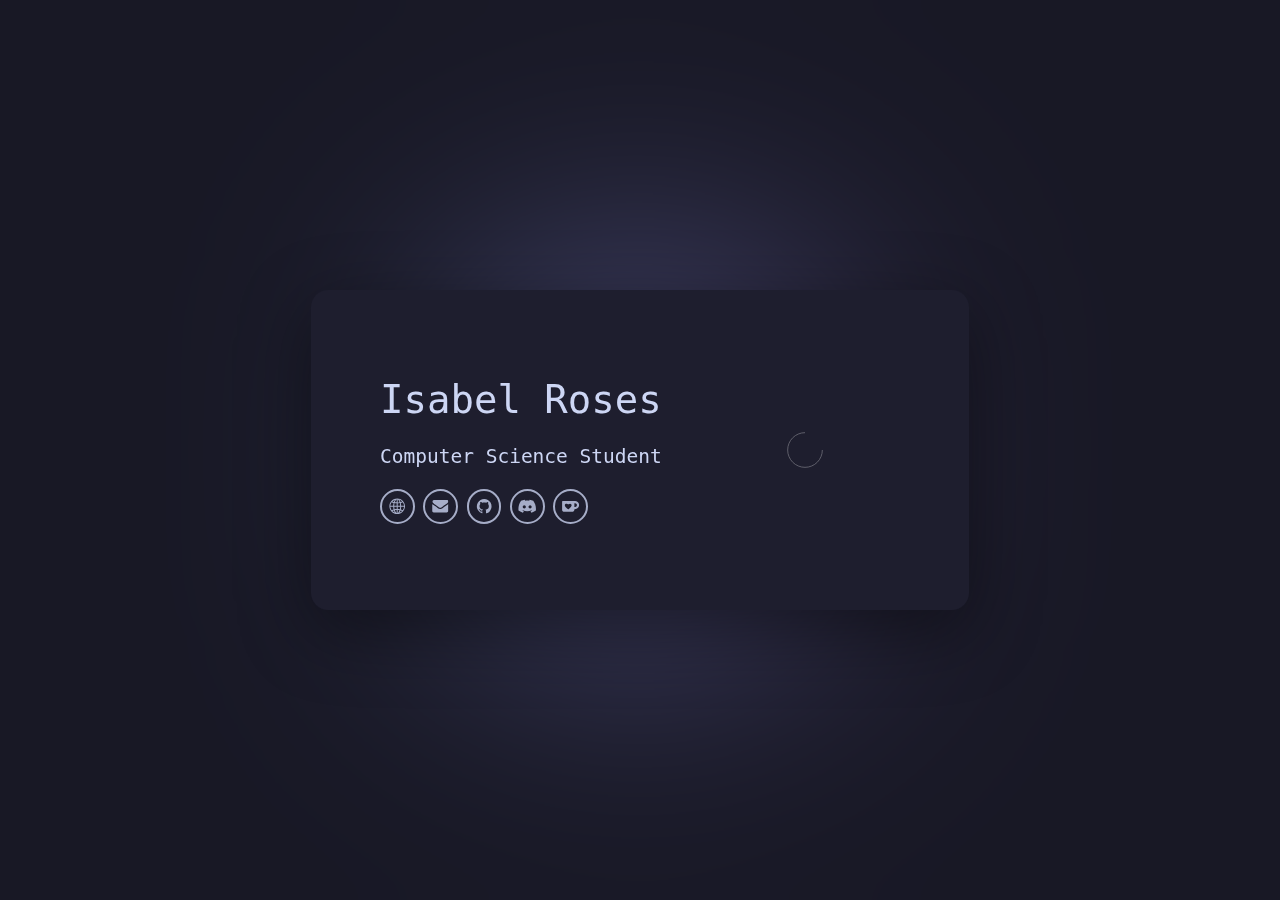
==== commit acb60575: "website simplifications" ====
--- a/index.html
+++ b/index.html
@@ -90,17 +90,17 @@
 <body? class="is-ready">
     <svg xmlns="http://www.w3.org/2000/svg" version="1.1" xmlns:xlink="http://www.w3.org/1999/xlink" viewBox="0 0 40 40"
         display="none" width="0" height="0">
-        <symbol id="icon-7a66fac84dc5d9fb5fafce395a384d40" viewBox="0 0 40 40">
+        <symbol id="icon-website" viewBox="0 0 40 40">
             <path
                 d="M20,3C10.6,3,3,10.6,3,20s7.6,17,17,17s17-7.6,17-17S29.4,3,20,3z M34.8,18.9h-6.2c-0.1-2.2-0.3-4.2-0.8-6.1 c1.5-0.4,3-0.9,4.2-1.5c0.6,0.9,1.2,1.8,1.6,2.9C34.3,15.7,34.7,17.3,34.8,18.9z M25.7,26.7c-1.5-0.3-3.1-0.4-4.6-0.5v-5.1h5.4 c-0.1,1.8-0.3,3.5-0.6,5.1C25.8,26.3,25.8,26.5,25.7,26.7z M14.2,26.2c-0.3-1.6-0.6-3.3-0.6-5.1h5.4v5.1c-1.6,0-3.2,0.2-4.6,0.5 C14.2,26.5,14.2,26.3,14.2,26.2z M14.3,13.3c1.5,0.3,3.1,0.4,4.6,0.5v5.1h-5.4c0.1-1.8,0.3-3.5,0.6-5.1 C14.2,13.7,14.2,13.5,14.3,13.3z M21.1,5.4C21.4,5.6,21.7,5.7,22,6c0.8,0.7,1.6,1.7,2.2,3c0.4,0.7,0.7,1.5,0.9,2.3 c-1.3,0.2-2.7,0.4-4,0.4V5.4z M18,6c0.3-0.3,0.6-0.4,0.9-0.6v6.2c-1.4,0-2.8-0.2-4-0.4c0.3-0.8,0.6-1.6,0.9-2.3 C16.5,7.7,17.2,6.7,18,6z M18.9,28.4v6.2c-0.3-0.1-0.6-0.3-0.9-0.6c-0.8-0.7-1.6-1.7-2.2-3c-0.4-0.7-0.7-1.5-0.9-2.3 C16.2,28.6,17.5,28.4,18.9,28.4z M22,34c-0.3,0.3-0.6,0.4-0.9,0.6v-6.2c1.4,0,2.8,0.2,4,0.4c-0.3,0.8-0.6,1.6-0.9,2.3 C23.5,32.3,22.8,33.3,22,34z M21.1,18.9v-5.1c1.6,0,3.2-0.2,4.6-0.5c0,0.2,0.1,0.4,0.1,0.5c0.3,1.6,0.6,3.3,0.6,5.1H21.1z M30.5,9.5 c0,0,0.1,0.1,0.1,0.1c-1,0.4-2.2,0.8-3.4,1.1c-0.6-1.9-1.4-3.5-2.4-4.8c0.3,0.1,0.6,0.2,0.9,0.3C27.5,7.1,29.1,8.1,30.5,9.5z M14.2,6.3c0.3-0.1,0.6-0.2,0.9-0.3c-0.9,1.3-1.7,2.9-2.4,4.8c-1.2-0.3-2.3-0.7-3.4-1.1c0,0,0.1-0.1,0.1-0.1 C10.9,8.1,12.5,7.1,14.2,6.3z M7.9,11.4c1.3,0.6,2.7,1.1,4.2,1.5c-0.4,1.9-0.7,3.9-0.8,6.1H5.2c0.1-1.6,0.5-3.2,1.1-4.7 C6.8,13.2,7.3,12.3,7.9,11.4z M5.2,21.1h6.2c0.1,2.2,0.3,4.2,0.8,6.1c-1.5,0.4-3,0.9-4.2,1.5c-0.6-0.9-1.2-1.8-1.6-2.9 C5.7,24.3,5.3,22.7,5.2,21.1z M9.5,30.5c0,0-0.1-0.1-0.1-0.1c1-0.4,2.2-0.8,3.4-1.1c0.6,1.9,1.4,3.5,2.4,4.8 c-0.3-0.1-0.6-0.2-0.9-0.3C12.5,32.9,10.9,31.9,9.5,30.5z M25.8,33.7c-0.3,0.1-0.6,0.2-0.9,0.3c0.9-1.3,1.7-2.9,2.4-4.8 c1.2,0.3,2.3,0.7,3.4,1.1c0,0-0.1,0.1-0.1,0.1C29.1,31.9,27.5,32.9,25.8,33.7z M32.1,28.6c-1.3-0.6-2.7-1.1-4.2-1.5 c0.4-1.9,0.7-3.9,0.8-6.1h6.2c-0.1,1.6-0.5,3.2-1.1,4.7C33.2,26.8,32.7,27.7,32.1,28.6z">
             </path>
         </symbol>
-        <symbol id="icon-c3c8e1063e3b7f84f6b54712741de139" viewBox="0 0 40 40">
+        <symbol id="icon-mail" viewBox="0 0 40 40">
             <path
                 d="M37.3,15.3v15.3c0,0.8-0.3,1.6-0.9,2.2c-0.6,0.6-1.4,0.9-2.2,0.9H5.8c-0.8,0-1.6-0.3-2.2-0.9s-0.9-1.4-0.9-2.2V15.3 c0.5,0.6,1.2,1.1,2,1.7c4.7,3.1,7.9,5.4,9.6,6.7c0.7,0.5,1.4,0.9,1.8,1.2c0.4,0.3,1,0.6,1.9,0.9c0.7,0.3,1.5,0.5,2.1,0.5l0,0 c0.6,0,1.4-0.2,2.1-0.5c0.7-0.3,1.4-0.6,1.9-0.9c0.4-0.3,1-0.7,1.8-1.2c2.2-1.6,5.4-3.8,9.6-6.7C36.1,16.5,36.7,15.9,37.3,15.3 L37.3,15.3z M37.3,9.6c0,1-0.3,2-0.9,2.9c-0.6,0.9-1.5,1.8-2.4,2.4c-4.9,3.3-7.9,5.4-9,6.2c-0.1,0.1-0.4,0.3-0.8,0.6 c-0.4,0.3-0.7,0.5-1,0.7c-0.3,0.2-0.6,0.4-1,0.6c-0.4,0.2-0.7,0.4-1.1,0.5c-0.4,0.1-0.6,0.2-0.9,0.2l0,0c-0.3,0-0.6-0.1-0.9-0.2 c-0.3-0.1-0.7-0.3-1.1-0.5c-0.4-0.2-0.7-0.4-1-0.6c-0.3-0.2-0.6-0.4-1-0.7c-0.4-0.3-0.7-0.5-0.8-0.6c-1.1-0.8-2.8-2-5.1-3.5 c-2.3-1.6-3.3-2.4-3.7-2.7c-0.8-0.5-1.6-1.2-2.3-2.2s-1-1.9-1-2.6c0-1,0.3-1.9,0.8-2.5c0.5-0.6,1.2-1,2.3-1h28.4 c0.8,0,1.6,0.3,2.2,0.9C37.1,8.1,37.3,8.8,37.3,9.6L37.3,9.6z">
             </path>
         </symbol>
-        <symbol id="icon-8c4b37645de3c276d895d87df51ba614" viewBox="0 0 40 40">
+        <symbol id="icon-github" viewBox="0 0 40 40">
             <path
                 d="M36,20.3c0,3.5-1,6.6-3.1,9.4c-2,2.8-4.7,4.7-7.9,5.8c-0.4,0.1-0.6,0-0.8-0.1c-0.2-0.2-0.3-0.4-0.3-0.6v-4.4 c0-1.3-0.4-2.3-1.1-3c0.8-0.1,1.5-0.2,2.1-0.4c0.6-0.2,1.3-0.4,2-0.8c0.7-0.4,1.2-0.8,1.7-1.4c0.5-0.5,0.8-1.3,1.1-2.2 s0.4-2,0.4-3.1c0-1.7-0.5-3.1-1.6-4.3c0.5-1.3,0.5-2.7-0.2-4.2c-0.4-0.1-1,0-1.7,0.2c-0.7,0.3-1.4,0.6-1.9,0.9L24,12.5 c-1.3-0.4-2.6-0.5-4-0.5s-2.7,0.2-4,0.5c-0.2-0.2-0.5-0.3-0.9-0.6c-0.4-0.2-0.9-0.5-1.7-0.8c-0.8-0.3-1.4-0.4-1.8-0.3 c-0.6,1.6-0.7,3-0.1,4.2c-1.1,1.2-1.6,2.6-1.6,4.3c0,1.2,0.1,2.2,0.4,3.1s0.6,1.6,1.1,2.2s1,1,1.7,1.4c0.7,0.4,1.3,0.6,2,0.8 c0.6,0.2,1.3,0.3,2.1,0.4c-0.6,0.5-0.9,1.2-1,2.1c-0.3,0.1-0.6,0.2-0.9,0.3c-0.3,0.1-0.7,0.1-1.2,0.1c-0.5,0-0.9-0.1-1.4-0.4 c-0.5-0.3-0.8-0.7-1.2-1.3c-0.3-0.4-0.6-0.8-1-1.1c-0.4-0.3-0.8-0.4-1-0.5L9,26.5c-0.3,0-0.5,0-0.6,0.1c-0.1,0.1-0.1,0.1-0.1,0.2 c0,0.1,0.1,0.2,0.2,0.3c0.1,0.1,0.2,0.2,0.3,0.2l0.1,0.1c0.3,0.1,0.6,0.4,0.9,0.8s0.5,0.7,0.7,1.1l0.2,0.5c0.2,0.5,0.5,1,0.9,1.3 c0.4,0.3,0.9,0.5,1.4,0.6c0.5,0.1,1,0.1,1.4,0.1c0.5,0,0.9,0,1.2-0.1l0.5-0.1c0,0.5,0,1.1,0,1.9c0,0.7,0,1.1,0,1.1 c0,0.2-0.1,0.5-0.3,0.6c-0.2,0.2-0.5,0.2-0.8,0.1c-3.2-1.1-5.8-3-7.9-5.8S4,23.8,4,20.3c0-2.9,0.7-5.6,2.1-8S9.5,7.8,12,6.4 s5.1-2.1,8-2.1s5.6,0.7,8,2.1s4.4,3.4,5.8,5.8S36,17.4,36,20.3L36,20.3z">
             </path>
@@ -110,118 +110,52 @@
                 d="M36.1,30.87L20.26,10.38c-0.03-0.03-0.06-0.06-0.11-0.08c-0.14-0.06-0.32-0.02-0.41,0.08L3.9,30.87 C2.01,27.85,1,24.35,1,20.78C1,10.3,9.46,1.8,19.93,1.76c0.02,0,0.05,0,0.07,0c10.49,0,19,8.51,19,19.01 C39,24.35,37.99,27.85,36.1,30.87z M27.52,38.24l-6.65-24.95l14.46,18.73C33.33,34.74,30.63,36.89,27.52,38.24z">
             </path>
         </symbol>
-        <symbol id="icon-31e6a0794cb679802bd43cbf03a5d174" viewBox="0 0 40 40">
-            <path
-                d="M0,16.9c0-0.3,0-0.6,0-0.8c0-0.2,0-0.3,0.1-0.5c0.1-0.7,0.2-1.3,0.5-2c1-2.2,2.7-3.3,5-3.7c0.2,0,0.3,0,0.5-0.1 c0.3,0,0.5,0,0.8,0c0.1,0,0.2,0,0.3,0C8,9.9,8.8,10,9.6,10c1.2,0.1,2.3,0.1,3.5,0.2c1.2,0.1,2.4,0.1,3.6,0.2c1.5,0.1,3,0.1,4.6,0.1 c0,0,0.1,0,0.1,0c0,0,0,0.1,0,0.1c0,2,0,4.1,0,6.1c0,0.1,0,0.1,0.1,0.1c0.3,0.1,0.5,0.3,0.8,0.4c0,0,0,0,0.1,0c0-2.3,0-4.5,0-6.8 c0.1,0,0.1,0,0.1,0c0.6,0,1.3,0,1.9,0c1.1,0,2.2-0.1,3.3-0.1c0.7,0,1.4-0.1,2.1-0.1c0.9,0,1.8-0.1,2.7-0.1c0.7,0,1.4-0.1,2.2-0.1 c0.3,0,0.6,0.1,0.8,0.3c0.2,0.2,0.3,0.4,0.3,0.6c0.2,0.4,0.2,0.9,0.3,1.4c0,0.1,0,0.3,0,0.4c0,0.3,0,0.7,0,1c0,0,0,0.1,0,0.1 c0,0.8-0.1,1.5-0.2,2.3c-0.1,1-0.3,2.1-0.6,3.1c-0.5,2.1-1.1,4.1-2,6c-0.5,1.3-1.2,2.5-2,3.7c-0.5,0.8-1.2,1.6-1.9,2.2 c-0.5,0.4-1.1,0.8-1.7,0.9c-0.2,0-0.4,0.1-0.5,0.1c-3.6,0-7.3,0-10.9,0c0,0,0,0,0,0c-0.3,0-0.6-0.1-0.8-0.3 c-0.6-0.3-1.1-0.7-1.6-1.1c-1.2-1.1-2.2-2.5-3-3.9c-0.2-0.4-0.4-0.8-0.6-1.3c0-0.1-0.1-0.1-0.1-0.1c-0.9,0-1.8-0.1-2.7-0.3 c-1.1-0.2-2.2-0.6-3.2-1.1c-1.5-0.8-2.7-2-3.4-3.5c-0.5-1-0.7-2.1-0.8-3.3C0,17.2,0,17,0,16.9z M22,17.6C22,17.6,22,17.6,22,17.6 c-0.3,0.5-0.5,1-0.8,1.6c0,0,0,0.1,0,0.1c0.1,0.2,0.2,0.4,0.2,0.6c0,0.1,0,0.1,0.1,0.1c0.2,0.1,0.4,0.2,0.7,0.3 c0.3,0.2,0.7,0.4,1,0.6c0.5,0.3,0.7,0.8,0.6,1.3c0,0.3-0.1,0.6-0.2,0.9c-0.3,0.7-0.6,1.4-1,2.1c0,0.1,0,0.1,0,0.2 c0.2,0.3,0.3,0.6,0.1,1c-0.2,0.3-0.4,0.5-0.8,0.6c-0.6,0.1-1.1-0.4-1.1-0.9c0-0.6,0.4-1,1-1.1c0.1,0,0.1,0,0.1-0.1 c0.2-0.5,0.5-1,0.7-1.6c0.2-0.4,0.3-0.7,0.4-1.1c0.1-0.3,0-0.5-0.2-0.7c-0.1-0.1-0.2-0.1-0.3-0.2c-0.4-0.2-0.9-0.5-1.4-0.7 c0,0-0.1,0-0.1,0c-0.2,0.1-0.4,0.2-0.6,0.2c-0.1,0-0.1,0-0.1,0.1c-0.4,0.9-0.8,1.7-1.3,2.6c0,0.1,0,0.1,0,0.1c0.2,0.3,0.3,0.6,0.2,1 c-0.1,0.4-0.4,0.6-0.8,0.6c-0.6,0.1-1.1-0.3-1.1-0.9c-0.1-0.5,0.3-1,0.9-1.1c0.1,0,0.1,0,0.1-0.1c0.4-0.9,0.9-1.8,1.3-2.6 c0-0.1,0-0.1,0-0.2c-0.2-0.3-0.2-0.7-0.1-1c0.2-0.3,0.5-0.5,0.8-0.6c0.1,0,0.1,0,0.1-0.1c0.2-0.5,0.5-1,0.7-1.5c0,0,0-0.1,0-0.1 c-0.4-0.2-0.7-0.3-1.1-0.5c-0.9-0.4-1.8-0.1-2.2,0.8c-1,2-2,4-2.9,6.1c-0.4,0.8-0.1,1.8,0.8,2.2c0.5,0.2,1,0.5,1.5,0.7 c1.5,0.8,3.1,1.5,4.6,2.3c0.8,0.4,1.8,0.1,2.1-0.7c1-2,2-4.1,3-6.1c0.4-0.9,0.1-1.8-0.8-2.2c-1.2-0.6-2.5-1.2-3.7-1.8 C22.4,17.8,22.2,17.7,22,17.6z M7,12.9C6.9,12.9,6.9,12.9,7,12.9c-0.5,0-0.9,0-1.4,0.1C5,13.1,4.5,13.3,4,13.7 c-0.7,0.6-1,1.4-1.1,2.3c0,0.5,0,0.9,0.1,1.4c0.1,0.7,0.3,1.4,0.7,2c0.5,0.9,1.3,1.6,2.3,2c0.7,0.4,1.5,0.6,2.3,0.7 c0.3,0.1,0.5,0.1,0.8,0.1C8,19.2,7.2,16.1,7,12.9z">
-            </path>
-        </symbol>
-        <symbol id="icon-3b7eeeccbb457780f277fce4669f67a0" viewBox="0 0 40 40">
+        <symbol id="icon-discord" viewBox="0 0 40 40">
             <path
                 d="M33.2,8.3c-2.5-1.1-5.1-1.9-7.9-2.4c-0.3,0.6-0.7,1.4-1,2c-2.9-0.4-5.8-0.4-8.7,0c-0.3-0.6-0.7-1.4-1-2 c-2.8,0.5-5.4,1.3-7.9,2.4c-5,7.2-6.3,14.2-5.6,21.1c3.3,2.3,6.5,3.8,9.6,4.7c0.8-1,1.5-2.1,2.1-3.3c-1.1-0.4-2.2-0.9-3.2-1.5 c0.3-0.2,0.5-0.4,0.8-0.6c6.3,2.8,13,2.8,19.2,0c0.3,0.2,0.5,0.4,0.8,0.6c-1,0.6-2.1,1.1-3.2,1.5c0.6,1.1,1.3,2.2,2.1,3.3 c3.1-0.9,6.3-2.4,9.6-4.7C39.7,21.4,37.5,14.4,33.2,8.3z M13.7,25.1c-1.9,0-3.4-1.7-3.4-3.7s1.5-3.7,3.4-3.7c1.9,0,3.5,1.7,3.4,3.7 C17.1,23.4,15.6,25.1,13.7,25.1z M26.3,25.1c-1.9,0-3.4-1.7-3.4-3.7s1.5-3.7,3.4-3.7c1.9,0,3.5,1.7,3.4,3.7 C29.7,23.4,28.2,25.1,26.3,25.1z">
             </path>
         </symbol>
-        <symbol id="icon-3b16c9d13a686dfcb1c392aa631570a5" viewBox="0 0 40 40">
-            <path
-                d="M39.8,32.4c0,0.8-0.7,1.3-1.5,1.3c-1.4,0-2.7,0-4.1,0c-1.4,0-2.9,0-4.3,0c-0.3,0-0.5-0.1-0.6-0.4 c-2.3-6.6-4.7-13.2-7-19.9c-0.4-1-0.7-2-1.1-3c-0.5-1.2-0.6-2.3-0.5-3.6c0-0.9,0.6-1.5,1.5-1.5c1.4,0,3.8,0,5.2,0 c0.8,0,1.4,0.6,1.5,1.4c0,0.9,0,1.9,0,2.8c0,2.3,0,4.6,0,6.9l0,9.6c0,0.1,0,0.2,0.1,0.3c0.1,0.1,0.2,0.1,0.4,0.1c1.2,0,1.4,0,2.6,0 c2,0,3.9,0,5.9,0c0.4,0,0.8,0,1.1,0.2c0.5,0.2,0.9,0.6,0.9,1.2C39.8,29.3,39.9,30.9,39.8,32.4z M27.2,33.3c0,0.1,0.1,0.2,0.1,0.5 c-0.5,0-1,0-1.5,0c-1.9,0-3.8,0-5.8,0c-0.4,0-0.6-0.1-0.7-0.5c-0.4-1.3-0.8-2.5-1.2-3.8c-0.2-0.7-0.3-0.7-1-0.7c-2.4,0-4.8,0-7.2,0 c-0.4,0-0.6,0.1-0.7,0.5C9,30.7,8.5,32,8,33.3c-0.1,0.3-0.3,0.5-0.7,0.5c-2.3,0-4.5,0-6.8,0c-0.5,0-0.5-0.1-0.3-0.5 c1.2-3.4,2.4-6.7,3.6-10.1C4.9,20,6,16.8,7.1,13.7C8.1,11,9,8.3,9.9,5.7c0.1-0.3,0.2-0.4,0.5-0.4c2.2,0,4.4,0,6.6,0 c0.3,0,0.4,0.2,0.5,0.4c0.8,2.3,1.6,4.5,2.4,6.8c1.6,4.6,3.3,9.3,4.9,13.9C25.6,28.7,26.4,31,27.2,33.3z M16.2,22.1 c0-0.1-0.1-0.2-0.1-0.3c-0.7-2.2-1.5-4.4-2.2-6.6c0-0.1-0.1-0.3-0.2-0.5c-0.1,0.1-0.1,0.2-0.2,0.2c-0.7,2.4-1.5,4.8-2.2,7.1 c-0.1,0.3,0,0.4,0.3,0.4c1.4,0,2.9,0,4.3,0C16.3,22.5,16.4,22.4,16.2,22.1z">
-            </path>
-        </symbol>
-        <symbol id="icon-c83ee4da7ecbbbd33cd0166b89ce370f" viewBox="0 0 40 40">
-            <path
-                d="M37.3,18.9c0,0.7-0.2,1.4-0.6,2c-0.4,0.6-0.9,1.1-1.5,1.4c0.2,0.6,0.2,1.2,0.2,1.9c0,2-0.7,3.8-2.1,5.5 c-1.4,1.7-3.2,3-5.6,4s-4.9,1.5-7.7,1.5c-2.8,0-5.4-0.5-7.7-1.5s-4.2-2.3-5.6-4c-1.4-1.7-2.1-3.6-2.1-5.5c0-0.6,0.1-1.2,0.2-1.8 c-0.7-0.3-1.2-0.8-1.6-1.4c-0.4-0.6-0.6-1.3-0.6-2.1c0-1.1,0.4-2,1.1-2.7c0.7-0.8,1.7-1.1,2.7-1.1c1.1,0,2,0.4,2.8,1.2 c2.8-2,6.1-3,10-3.1l2.2-10.1c0-0.2,0.1-0.3,0.3-0.4c0.2-0.1,0.3-0.1,0.5-0.1l7.1,1.6c0.2-0.5,0.6-0.9,1-1.2c0.5-0.3,1-0.4,1.5-0.4 c0.8,0,1.5,0.3,2,0.8c0.6,0.6,0.9,1.2,0.9,2c0,0.8-0.3,1.5-0.9,2c-0.6,0.6-1.3,0.9-2,0.9c-0.8,0-1.5-0.3-2-0.8s-0.8-1.2-0.8-2 L22.7,4l-2,9.1c3.9,0.1,7.2,1.1,10,3.1c0.7-0.8,1.7-1.2,2.8-1.2c1.1,0,2,0.4,2.7,1.1C36.9,16.9,37.3,17.9,37.3,18.9L37.3,18.9z M10.7,22.8c0,0.8,0.3,1.5,0.8,2c0.6,0.6,1.2,0.9,2,0.9c0.8,0,1.5-0.3,2-0.9c0.6-0.6,0.9-1.3,0.9-2c0-0.8-0.3-1.5-0.9-2 c-0.6-0.6-1.3-0.8-2-0.8c-0.8,0-1.5,0.3-2,0.9C11,21.3,10.7,22,10.7,22.8z M26.4,29.6c0.1-0.1,0.2-0.3,0.2-0.5 c0-0.2-0.1-0.4-0.2-0.5c-0.1-0.1-0.3-0.2-0.5-0.2c-0.2,0-0.4,0.1-0.5,0.2c-0.5,0.5-1.3,0.9-2.3,1.2c-1,0.3-2.1,0.4-3.1,0.4 c-1,0-2.1-0.1-3.1-0.4c-1-0.3-1.8-0.7-2.3-1.2c-0.1-0.1-0.3-0.2-0.5-0.2c-0.2,0-0.4,0.1-0.5,0.2c-0.1,0.1-0.2,0.3-0.2,0.5 c0,0.2,0.1,0.4,0.2,0.5c0.6,0.6,1.3,1,2.3,1.3c1,0.3,1.8,0.5,2.4,0.6c0.6,0.1,1.2,0.1,1.8,0.1s1.2,0,1.8-0.1 c0.6-0.1,1.4-0.2,2.4-0.6C25.1,30.6,25.8,30.2,26.4,29.6L26.4,29.6z M26.3,25.7c0.8,0,1.5-0.3,2-0.9c0.6-0.6,0.8-1.3,0.8-2 c0-0.8-0.3-1.5-0.9-2c-0.6-0.6-1.2-0.9-2-0.9c-0.8,0-1.5,0.3-2,0.8s-0.9,1.2-0.9,2c0,0.8,0.3,1.5,0.9,2 C24.9,25.4,25.5,25.7,26.3,25.7z">
-            </path>
-        </symbol>
-        <symbol id="icon-7b8b203a175397e05376f74d544a45d4" viewBox="0 0 40 40">
-            <path
-                d="M25,8.3C25.1,8.1,25,8,24.8,8l-3.4,0c-0.2,0-0.4,0.1-0.5,0.3l-8.4,14.2c-1.2,1.9-2.8,2.4-4.4,2.2C5.4,24.3,4,22.3,4,19.7 c0-2.6,2.2-4.8,4.8-4.8h5.3c0.2,0,0.4-0.1,0.5-0.3l1.9-3.3c0.1-0.2,0-0.3-0.2-0.3H8.8C3.9,11,0,14.9,0,19.7c0,2.3,0.9,4.8,2.6,6.5 c1.6,1.6,3.8,2.2,6.1,2.3c1.3,0,4.9,0,6.6-3C17.2,22.1,25,8.3,25,8.3L25,8.3z M37.4,13.3c-1.6-1.6-3.8-2.2-6.1-2.3 c-1.3,0-4.9,0-6.6,3C22.8,17.4,15,31.2,15,31.2c-0.1,0.2,0,0.3,0.2,0.3l3.4,0c0.2,0,0.4-0.1,0.5-0.3L27.5,17 c1.2-1.9,2.8-2.4,4.4-2.2c2.7,0.3,4.1,2.3,4.1,4.9c0,2.6-2.2,4.8-4.8,4.8h-5.3c-0.2,0-0.4,0.1-0.5,0.3l-1.9,3.3 c-0.1,0.2,0,0.3,0.2,0.3h7.6c4.8,0,8.8-3.9,8.8-8.8C40,17.4,39.1,14.9,37.4,13.3L37.4,13.3z">
-            </path>
-        </symbol>
-        <symbol id="icon-8aeb01b26b1256824444f7ced3a58dd2" viewBox="0 0 40 40">
-            <path
-                d="M20.4,2.7c-4.7,0-9.1,0.5-11.8,1.7c0,0-5.2,2.3-5.2,10.2c0,1.8,0,4,0,6.3c0.2,7.7,1.4,15.4,8.6,17.3 c3.3,0.9,6.1,1.1,8.4,0.9c4.1-0.2,6.5-1.5,6.5-1.5l-0.1-3c0,0-3,0.9-6.3,0.8c-3.3-0.1-6.8-0.4-7.3-4.4c0-0.4-0.1-0.7-0.1-1.1 c0,0,3.2,0.8,7.3,1c2.5,0.1,4.8-0.1,7.2-0.4c4.6-0.5,8.5-3.4,9-5.9c0.8-4.1,0.7-9.9,0.7-9.9c0-7.9-5.2-10.2-5.2-10.2 c-2.6-1.2-7.1-1.7-11.8-1.7H20.4z M15.2,8.9c1.9,0,3.4,0.7,4.4,2.2l0.9,1.6l0.9-1.6c1-1.5,2.4-2.2,4.4-2.2c1.7,0,3,0.6,4.1,1.7 c1,1.2,1.5,2.7,1.5,4.7v9.6h-3.8v-9.3c0-2-0.8-3-2.5-3c-1.8,0-2.7,1.2-2.7,3.5v5.1h-3.8v-5.1c0-2.3-0.9-3.5-2.7-3.5 c-1.6,0-2.5,1-2.5,3v9.3H9.6v-9.6c0-2,0.5-3.5,1.5-4.7C12.1,9.5,13.5,8.9,15.2,8.9z">
-            </path>
-        </symbol>
-        <symbol id="icon-0c4db87eff374f0f1ef47f8f043f0132" viewBox="0 0 40 40">
-            <path
-                d="M36.3,10.2c-1,1.3-2.1,2.5-3.4,3.5c0,0.2,0,0.4,0,1c0,1.7-0.2,3.6-0.9,5.3c-0.6,1.7-1.2,3.5-2.4,5.1 c-1.1,1.5-2.3,3.1-3.7,4.3c-1.4,1.2-3.3,2.3-5.3,3c-2.1,0.8-4.2,1.2-6.6,1.2c-3.6,0-7-1-10.2-3c0.4,0,1.1,0.1,1.5,0.1 c3.1,0,5.9-1,8.2-2.9c-1.4,0-2.7-0.4-3.8-1.3c-1.2-1-1.9-2-2.2-3.3c0.4,0.1,1,0.1,1.2,0.1c0.6,0,1.2-0.1,1.7-0.2 c-1.4-0.3-2.7-1.1-3.7-2.3s-1.4-2.6-1.4-4.2v-0.1c1,0.6,2,0.9,3,0.9c-1-0.6-1.5-1.3-2.2-2.4c-0.6-1-0.9-2.1-0.9-3.3s0.3-2.3,1-3.4 c1.5,2.1,3.6,3.6,6,4.9s4.9,2,7.6,2.1c-0.1-0.6-0.1-1.1-0.1-1.4c0-1.8,0.8-3.5,2-4.7c1.2-1.2,2.9-2,4.7-2c2,0,3.6,0.8,4.8,2.1 c1.4-0.3,2.9-0.9,4.2-1.5c-0.4,1.5-1.4,2.7-2.9,3.6C33.8,11.2,35.1,10.9,36.3,10.2L36.3,10.2z">
-            </path>
-        </symbol>
-        <symbol id="icon-b4ecc41beadbec7df3b3e34a22693f76" viewBox="0 0 40 40">
+        <symbol id="icon-ko-fi" viewBox="0 0 40 40">
             <path
                 d="M17.7,8.7c4.3,0,8.6,0,12.9,0c4.2,0,8,3.1,8.7,7.3c0.7,4.4-1.4,8.3-5.6,9.8c-1.2,0.4-2.5,0.5-3.8,0.7 c-0.5,0.1-0.8,0.2-0.8,0.8c0,0.6-0.2,1.3-0.4,1.9c-0.7,2-2.4,3.1-4.5,3.1c-5.7,0-11.3,0-17,0c-2.9,0-4.8-1.9-4.8-4.7 c0-5.6,0-11.2,0-16.7c0-1.6,0.4-2.1,2-2.1C8.9,8.7,13.3,8.7,17.7,8.7z M23.1,18.2c0-2.2-1.4-3.6-3.5-3.7c-1.3,0-2.4,0.5-3.3,1.3 c-0.4,0.4-0.7,0.3-1.2,0c-0.7-0.5-1.5-0.9-2.3-1.2c-1.8-0.5-4.2,0.4-4.5,2.7c-0.2,1.7,0.4,3.2,1.6,4.3c1.7,1.7,3.6,3.4,5.4,5.1 c0.3,0.3,0.6,0.3,0.9,0c1.7-1.7,3.5-3.4,5.2-5.1C22.5,20.7,23.2,19.6,23.1,18.2z M29.1,17.7c0,0.9,0,1.8,0,2.7 c0,1.6-0.3,1.5,1.5,1.5c1.6,0,2.9-0.7,3.6-2.2c0.7-1.6,0.8-3.2-0.3-4.7c-1-1.4-2.4-1.6-4-1.5c-0.6,0-0.8,0.2-0.8,0.8 C29.1,15.4,29.1,16.5,29.1,17.7z">
             </path>
         </symbol>
-        <symbol id="icon-85976685de3e4af37529a1ce5d57d2a7" viewBox="0 0 40 40">
+        <symbol id="icon-plus" viewBox="0 0 40 40">
             <path
-                d="M20,7c4.2,0,4.7,0,6.3,0.1c1.5,0.1,2.3,0.3,3,0.5C30,8,30.5,8.3,31.1,8.9c0.5,0.5,0.9,1.1,1.2,1.8c0.2,0.5,0.5,1.4,0.5,3 C33,15.3,33,15.8,33,20s0,4.7-0.1,6.3c-0.1,1.5-0.3,2.3-0.5,3c-0.3,0.7-0.6,1.2-1.2,1.8c-0.5,0.5-1.1,0.9-1.8,1.2 c-0.5,0.2-1.4,0.5-3,0.5C24.7,33,24.2,33,20,33s-4.7,0-6.3-0.1c-1.5-0.1-2.3-0.3-3-0.5C10,32,9.5,31.7,8.9,31.1 C8.4,30.6,8,30,7.7,29.3c-0.2-0.5-0.5-1.4-0.5-3C7,24.7,7,24.2,7,20s0-4.7,0.1-6.3c0.1-1.5,0.3-2.3,0.5-3C8,10,8.3,9.5,8.9,8.9 C9.4,8.4,10,8,10.7,7.7c0.5-0.2,1.4-0.5,3-0.5C15.3,7.1,15.8,7,20,7z M20,4.3c-4.3,0-4.8,0-6.5,0.1c-1.6,0-2.8,0.3-3.8,0.7 C8.7,5.5,7.8,6,6.9,6.9C6,7.8,5.5,8.7,5.1,9.7c-0.4,1-0.6,2.1-0.7,3.8c-0.1,1.7-0.1,2.2-0.1,6.5s0,4.8,0.1,6.5 c0,1.6,0.3,2.8,0.7,3.8c0.4,1,0.9,1.9,1.8,2.8c0.9,0.9,1.7,1.4,2.8,1.8c1,0.4,2.1,0.6,3.8,0.7c1.6,0.1,2.2,0.1,6.5,0.1 s4.8,0,6.5-0.1c1.6-0.1,2.9-0.3,3.8-0.7c1-0.4,1.9-0.9,2.8-1.8c0.9-0.9,1.4-1.7,1.8-2.8c0.4-1,0.6-2.1,0.7-3.8 c0.1-1.6,0.1-2.2,0.1-6.5s0-4.8-0.1-6.5c-0.1-1.6-0.3-2.9-0.7-3.8c-0.4-1-0.9-1.9-1.8-2.8c-0.9-0.9-1.7-1.4-2.8-1.8 c-1-0.4-2.1-0.6-3.8-0.7C24.8,4.3,24.3,4.3,20,4.3L20,4.3L20,4.3z">
-            </path>
-            <path
-                d="M20,11.9c-4.5,0-8.1,3.7-8.1,8.1s3.7,8.1,8.1,8.1s8.1-3.7,8.1-8.1S24.5,11.9,20,11.9z M20,25.2c-2.9,0-5.2-2.3-5.2-5.2 s2.3-5.2,5.2-5.2s5.2,2.3,5.2,5.2S22.9,25.2,20,25.2z">
-            </path>
-            <path d="M30.6,11.6c0,1-0.8,1.9-1.9,1.9c-1,0-1.9-0.8-1.9-1.9s0.8-1.9,1.9-1.9C29.8,9.7,30.6,10.5,30.6,11.6z">
-            </path>
+                d="M34,23.5H23.5V34c0,0.8-0.7,1.5-1.5,1.5H18c-0.8,0-1.5-0.7-1.5-1.5V23.5H6c-0.8,0-1.5-0.7-1.5-1.5V18 c0-0.8,0.7-1.5,1.5-1.5h10.5V6c0-0.8,0.7-1.5,1.5-1.5H22c0.8,0,1.5,0.7,1.5,1.5v10.5H34c0.8,0,1.5,0.7,1.5,1.5V22 C35.5,22.8,34.8,23.5,34,23.5z" />
         </symbol>
+
     </svg>
 
     <div id="wrapper">
         <div id="main">
             <div class="inner">
-                <div id="columns01" class="container columns">
+                <div id="column-left" class="container columns">
                     <div class="wrapper">
                         <div class="inner">
                             <div>
-                                <h1 data-value="Isabel Roses" id="text01">Isabel Roses</h1>
-                                <p id="text02">Programmer</p>
+                                <h1 data-value="Isabel Roses" id="title">Isabel Roses</h1>
+                                <p id="subtitle">Computer Science Student</p>
                                 <ul id="icons01" class="icons">
                                     <li><a class="n01" href="https://isabelroses.com" aria-label="Globe"><svg>
-                                                <use xlink:href="#icon-7a66fac84dc5d9fb5fafce395a384d40"></use>
+                                                <use xlink:href="#icon-website"></use>
                                             </svg><span class="label">Globe</span></a></li>
                                     <li><a class="n02" href="mailto:isabel@isabelroses.com" aria-label="Email"><svg>
-                                                <use xlink:href="#icon-c3c8e1063e3b7f84f6b54712741de139"></use>
+                                                <use xlink:href="#icon-mail"></use>
                                             </svg><span class="label">Email</span></a></li>
                                     <li><a class="n03" href="https://github.com/isabelroses" aria-label="GitHub"><svg>
-                                                <use xlink:href="#icon-8c4b37645de3c276d895d87df51ba614"></use>
+                                                <use xlink:href="#icon-github"></use>
                                             </svg><span class="label">GitHub</span></a></li>
-                                    <li><a class="n04" href="https://codeberg.org/isabel" aria-label="Codeberg"><svg>
-                                                <use xlink:href="#icon-ed5157626f3044710f62cec33f0219eb"></use>
-                                            </svg><span class="label">Codeberg</span></a></li>
-                                    <li><a class="n05" href="https://gitea.catppuccin.com/isabelroses"
-                                            aria-label="Gitea"><svg>
-                                                <use xlink:href="#icon-31e6a0794cb679802bd43cbf03a5d174"></use>
-                                            </svg><span class="label">Gitea</span></a></li>
-                                    <li><a class="n06" href="https://gitea.isabelroses.com/isabel"
-                                            aria-label="Gitea"><svg>
-                                                <use xlink:href="#icon-31e6a0794cb679802bd43cbf03a5d174"></use>
-                                            </svg><span class="label">Gitea</span></a></li>
-                                    <li><a class="n07" href="https://discord.com/users/496733545105063966"
+                                    <li><a class="n03" href="https://discord.com/users/496733545105063966"
                                             aria-label="Discord"><svg>
-                                                <use xlink:href="#icon-3b7eeeccbb457780f277fce4669f67a0"></use>
+                                                <use xlink:href="#icon-discord"></use>
                                             </svg><span class="label">Discord</span></a></li>
-                                    <li><a class="n08" href="https://anilist.co/user/IsabelRoses/"
-                                            aria-label="AniList"><svg>
-                                                <use xlink:href="#icon-3b16c9d13a686dfcb1c392aa631570a5"></use>
-                                            </svg><span class="label">AniList</span></a></li>
-                                    <li><a class="n09" href="https://www.reddit.com/user/isabelroses"
-                                            aria-label="Reddit"><svg>
-                                                <use xlink:href="#icon-c83ee4da7ecbbbd33cd0166b89ce370f"></use>
-                                            </svg><span class="label">Reddit</span></a></li>
-                                    <li><a class="n10" href="https://en.pronouns.page/@isabelroses"
-                                            aria-label="Pronouns.page"><svg>
-                                                <use xlink:href="#icon-7b8b203a175397e05376f74d544a45d4"></use>
-                                            </svg><span class="label">Pronouns.page</span></a></li>
-                                    <li><a class="n11" href="https://tech.lgbt/@isabelroses" aria-label="Mastodon"><svg>
-                                                <use xlink:href="#icon-8aeb01b26b1256824444f7ced3a58dd2"></use>
-                                            </svg><span class="label">Mastodon</span></a></li>
-                                    <li><a class="n12" href="https://twitter.com/isabelrosesss"
-                                            aria-label="Twitter"><svg>
-                                                <use xlink:href="#icon-0c4db87eff374f0f1ef47f8f043f0132"></use>
-                                            </svg><span class="label">Twitter</span></a></li>
-                                    <li><a class="n13" href="https://ko-fi.com/isabelroses" aria-label="Ko-fi"><svg>
-                                                <use xlink:href="#icon-b4ecc41beadbec7df3b3e34a22693f76"></use>
+                                    <li><a class="n04" href="https://ko-fi.com/isabelroses" aria-label="Ko-fi"><svg>
+                                                <use xlink:href="#icon-ko-fi"></use>
                                             </svg><span class="label">Ko-fi</span></a></li>
-                                    <li><a class="n14" href="https://www.instagram.com/isabel.roses/"
-                                            aria-label="Instagram"><svg>
-                                                <use xlink:href="#icon-85976685de3e4af37529a1ce5d57d2a7"></use>
-                                            </svg><span class="label">Instagram</span></a></li>
+                                    <!-- <li><a class="n05" href="./more-links.html" aria-label="More Links"><svg>
+                                                <use xlink:href="#icon-plus"></use>
+                                            </svg><span class="label">More Links</span></a></li> -->
                                 </ul>
                             </div>
                             <div>
@@ -238,9 +172,6 @@
                 </div>
             </div>
         </div>
-        <div>
-            <a class="conner-links" href="https://keyoxide.org/hkp/BDC72378FB3AF6C69CA7DF35251584EE83E34389">proof</a>
-        </div>
     </div>
 
     </body>
--- a/css/style.css
+++ b/css/style.css
@@ -418,20 +418,20 @@
   border-bottom-right-radius: inherit;
 }
 
-#columns01 {
+#column-left {
   --alignment: left;
   --flex-alignment: flex-start;
   --indent-left: 1;
   --indent-right: 0;
 }
 
-#columns01>.wrapper {
+#column-left>.wrapper {
   display: inline-block;
   width: 38rem;
   background-color: transparent;
 }
 
-#columns01>.wrapper>.inner {
+#column-left>.wrapper>.inner {
   --gutters: 2rem;
   --padding-horizontal: 0rem;
   --padding-vertical: 0rem;
@@ -439,26 +439,26 @@
   padding: var(--padding-vertical) var(--padding-horizontal);
 }
 
-#columns01.default>.wrapper>.inner>* {
+#column-left.default>.wrapper>.inner>* {
   margin-bottom: var(--spacing);
   margin-top: var(--spacing);
 }
 
-#columns01.default>.wrapper>.inner>*:first-child {
+#column-left.default>.wrapper>.inner>*:first-child {
   margin-top: 0 !important;
 }
 
-#columns01.default>.wrapper>.inner>*:last-child {
+#column-left.default>.wrapper>.inner>*:last-child {
   margin-bottom: 0 !important;
 }
 
-#columns01.columns>.wrapper>.inner {
+#column-left.columns>.wrapper>.inner {
   flex-wrap: wrap;
   display: flex;
   align-items: center;
 }
 
-#columns01.columns>.wrapper>.inner>* {
+#column-left.columns>.wrapper>.inner>* {
   flex-grow: 0;
   flex-shrink: 0;
   max-width: 100%;
@@ -466,95 +466,95 @@
   padding: 0 0 0 var(--gutters);
 }
 
-#columns01.columns>.wrapper>.inner>*>* {
+#column-left.columns>.wrapper>.inner>*>* {
   margin-bottom: var(--spacing);
   margin-top: var(--spacing);
 }
 
-#columns01.columns>.wrapper>.inner>*>*:first-child {
+#column-left.columns>.wrapper>.inner>*>*:first-child {
   margin-top: 0 !important;
 }
 
-#columns01.columns>.wrapper>.inner>*>*:last-child {
+#column-left.columns>.wrapper>.inner>*>*:last-child {
   margin-bottom: 0 !important;
 }
 
-#columns01.columns>.wrapper>.inner>*:first-child {
+#column-left.columns>.wrapper>.inner>*:first-child {
   margin-left: calc(var(--gutters) * -1);
 }
 
-#columns01.default>.wrapper>.inner>.full {
+#column-left.default>.wrapper>.inner>.full {
   margin-left: calc(var(--padding-horizontal) * -1);
   max-width: none !important;
   width: calc(100% + (var(--padding-horizontal) * 2) + 0.4725px);
 }
 
-#columns01.default>.wrapper>.inner>.full:first-child {
+#column-left.default>.wrapper>.inner>.full:first-child {
   margin-top: calc(var(--padding-vertical) * -1) !important;
   border-top-left-radius: inherit;
   border-top-right-radius: inherit;
 }
 
-#columns01.default>.wrapper>.inner>.full:last-child {
+#column-left.default>.wrapper>.inner>.full:last-child {
   margin-bottom: calc(var(--padding-vertical) * -1) !important;
   border-bottom-left-radius: inherit;
   border-bottom-right-radius: inherit;
 }
 
-#columns01.columns>.wrapper>.inner>div>.full {
+#column-left.columns>.wrapper>.inner>div>.full {
   margin-left: calc(var(--gutters) * -0.5);
   max-width: none !important;
   width: calc(100% + var(--gutters) + 0.4725px);
 }
 
-#columns01.columns>.wrapper>.inner>div:first-child>.full {
+#column-left.columns>.wrapper>.inner>div:first-child>.full {
   margin-left: calc(var(--padding-horizontal) * -1);
   width: calc(100% + var(--padding-horizontal) + calc(var(--gutters) * 0.5) + 0.4725px);
 }
 
-#columns01.columns>.wrapper>.inner>div:last-child>.full {
+#column-left.columns>.wrapper>.inner>div:last-child>.full {
   width: calc(100% + var(--padding-horizontal) + calc(var(--gutters) * 0.5) + 0.4725px);
 }
 
-#columns01.columns>.wrapper>.inner>div>.full:first-child {
+#column-left.columns>.wrapper>.inner>div>.full:first-child {
   margin-top: calc(var(--padding-vertical) * -1) !important;
 }
 
-#columns01.columns>.wrapper>.inner>div>.full:last-child {
+#column-left.columns>.wrapper>.inner>div>.full:last-child {
   margin-bottom: calc(var(--padding-vertical) * -1) !important;
 }
 
-#columns01.columns>.wrapper>.inner>.full {
+#column-left.columns>.wrapper>.inner>.full {
   align-self: stretch;
 }
 
-#columns01.columns>.wrapper>.inner>.full:first-child {
+#column-left.columns>.wrapper>.inner>.full:first-child {
   border-bottom-left-radius: inherit;
   border-top-left-radius: inherit;
 }
 
-#columns01.columns>.wrapper>.inner>.full:last-child {
+#column-left.columns>.wrapper>.inner>.full:last-child {
   border-bottom-right-radius: inherit;
   border-top-right-radius: inherit;
 }
 
-#columns01.columns>.wrapper>.inner>.full>.full:first-child:last-child {
+#column-left.columns>.wrapper>.inner>.full>.full:first-child:last-child {
   border-radius: inherit;
   height: calc(100% + (var(--padding-vertical) * 2));
 }
 
-#columns01.columns>.wrapper>.inner>.full>.full:first-child:last-child>* {
+#column-left.columns>.wrapper>.inner>.full>.full:first-child:last-child>* {
   border-radius: inherit;
   height: 100%;
   position: absolute;
   width: 100%;
 }
 
-#columns01>.wrapper>.inner> :nth-child(1) {
+#column-left>.wrapper>.inner> :nth-child(1) {
   width: calc(60% + (var(--gutters) / 2));
 }
 
-#columns01>.wrapper>.inner> :nth-child(2) {
+#column-left>.wrapper>.inner> :nth-child(2) {
   width: calc(40% + (var(--gutters) / 2));
   --alignment: right;
   --flex-alignment: flex-end;
@@ -608,21 +608,7 @@
   transition: none;
 }
 
-h1,
-p {
-  direction: var(--site-language-direction);
-  position: relative;
-}
-
-h1 span.p,
-h2 span.p,
-h3 span.p,
-p span.p {
-  display: block;
-  position: relative;
-}
-
-#text01 {
+#title {
   color: #CDD6F4;
   font-family: 'Roboto Mono', monospace;
   width: 100%;
@@ -649,7 +635,7 @@
   }
 }
 
-#text02 {
+#subtitle {
   color: #CDD6F4;
   font-family: 'Roboto Mono', monospace;
   font-size: 1.125em;
@@ -697,7 +683,7 @@
 }
 
 #icons01 {
-  justify-content: center;
+  justify-content: flex-start;
   font-size: 1em;
   gap: 0.5rem;
 }
@@ -772,109 +758,109 @@
     --spacing: 1rem;
   }
 
-  #columns01 {
+  #column-left {
     --alignment: center;
     --flex-alignment: center;
     --indent-left: 1;
     --indent-right: 1;
   }
 
-  #columns01>.wrapper>.inner {
+  #column-left>.wrapper>.inner {
     --gutters: 1.5rem;
     --padding-horizontal: 0rem;
     --padding-vertical: 0rem;
     --spacing: 1rem;
   }
 
-  #columns01.columns>.wrapper>.inner {
+  #column-left.columns>.wrapper>.inner {
     flex-direction: column-reverse !important;
     flex-wrap: nowrap !important;
   }
 
-  #columns01.columns>.wrapper>.inner>span {
+  #column-left.columns>.wrapper>.inner>span {
     height: 0;
     margin-top: calc(var(--padding-vertical) * -2);
     pointer-events: none;
     visibility: hidden;
   }
 
-  #columns01.columns>.wrapper>.inner>*:first-child {
+  #column-left.columns>.wrapper>.inner>*:first-child {
     margin-left: 0 !important;
     padding-bottom: 0 !important;
   }
 
-  #columns01.columns>.wrapper>.inner>* {
+  #column-left.columns>.wrapper>.inner>* {
     padding: calc(var(--gutters) * 0.5) 0 !important;
   }
 
-  #columns01.columns>.wrapper>.inner>*:last-child {
+  #column-left.columns>.wrapper>.inner>*:last-child {
     padding-top: 0 !important;
   }
 
-  #columns01.columns>.wrapper>.inner>div>.full {
+  #column-left.columns>.wrapper>.inner>div>.full {
     margin-left: calc(var(--padding-horizontal) * -1);
     width: calc(100% + (var(--padding-horizontal) * 2) + 0.4725px);
   }
 
-  #columns01.columns>.wrapper>.inner>div:first-of-type>.full {
+  #column-left.columns>.wrapper>.inner>div:first-of-type>.full {
     margin-left: calc(var(--padding-horizontal) * -1);
     width: calc(100% + (var(--padding-horizontal) * 2) + 0.4725px);
   }
 
-  #columns01.columns>.wrapper>.inner>div:last-of-type>.full {
+  #column-left.columns>.wrapper>.inner>div:last-of-type>.full {
     margin-left: calc(var(--padding-horizontal) * -1);
     width: calc(100% + (var(--padding-horizontal) * 2) + 0.4725px);
   }
 
-  #columns01.columns>.wrapper>.inner>div>.full:first-child {
+  #column-left.columns>.wrapper>.inner>div>.full:first-child {
     margin-top: calc(var(--gutters) * -0.5) !important;
   }
 
-  #columns01.columns>.wrapper>.inner>div>.full:last-child {
+  #column-left.columns>.wrapper>.inner>div>.full:last-child {
     margin-bottom: calc(var(--gutters) * -0.5) !important;
   }
 
-  #columns01.columns>.wrapper>.inner>div:last-of-type>.full:first-child {
+  #column-left.columns>.wrapper>.inner>div:last-of-type>.full:first-child {
     margin-top: calc(var(--padding-vertical) * -1) !important;
   }
 
-  #columns01.columns>.wrapper>.inner>div:first-of-type>.full:last-child {
+  #column-left.columns>.wrapper>.inner>div:first-of-type>.full:last-child {
     margin-bottom: calc(var(--padding-vertical) * -1) !important;
   }
 
-  #columns01.columns>.wrapper>.inner>div:last-of-type,
-  #columns01.columns>.wrapper>.inner>div:last-of-type>.full:first-child {
+  #column-left.columns>.wrapper>.inner>div:last-of-type,
+  #column-left.columns>.wrapper>.inner>div:last-of-type>.full:first-child {
     border-top-left-radius: inherit;
     border-top-right-radius: inherit;
   }
 
-  #columns01.columns>.wrapper>.inner>div:first-of-type,
-  #columns01.columns>.wrapper>.inner>div:first-of-type>.full:last-child {
+  #column-left.columns>.wrapper>.inner>div:first-of-type,
+  #column-left.columns>.wrapper>.inner>div:first-of-type>.full:last-child {
     border-bottom-left-radius: inherit;
     border-bottom-right-radius: inherit;
   }
 
-  #columns01.columns>.wrapper>.inner>div:last-of-type,
-  #columns01.columns>.wrapper>.inner>div:last-of-type>.full:last-child {
+  #column-left.columns>.wrapper>.inner>div:last-of-type,
+  #column-left.columns>.wrapper>.inner>div:last-of-type>.full:last-child {
     border-bottom-right-radius: 0 !important;
   }
 
-  #columns01.columns>.wrapper>.inner>div:first-of-type,
-  #columns01.columns>.wrapper>.inner>div:first-of-type>.full:first-child {
+  #column-left.columns>.wrapper>.inner>div:first-of-type,
+  #column-left.columns>.wrapper>.inner>div:first-of-type>.full:first-child {
     border-top-left-radius: 0 !important;
   }
 
-  #columns01.columns>.wrapper>.inner>.full>.full:first-child:last-child {
+  #column-left.columns>.wrapper>.inner>.full>.full:first-child:last-child {
     height: auto;
   }
 
-  #columns01.columns>.wrapper>.inner>.full>.full:first-child:last-child>* {
+  #column-left.columns>.wrapper>.inner>.full>.full:first-child:last-child>* {
     height: auto;
     position: relative;
     width: auto;
   }
 
-  #columns01>.wrapper>.inner> :nth-child(1) {
+  #column-left>.wrapper>.inner> :nth-child(1) {
     --alignment: center;
     --flex-alignment: center;
     --indent-left: 1;
@@ -883,7 +869,7 @@
     width: 100% !important;
   }
 
-  #columns01>.wrapper>.inner> :nth-child(2) {
+  #column-left>.wrapper>.inner> :nth-child(2) {
     --alignment: center;
     --flex-alignment: center;
     --indent-left: 1;
@@ -896,14 +882,14 @@
     width: 11rem;
   }
 
-  #text01 {
+  #title {
     letter-spacing: -0.04375rem;
     width: 100%;
     font-size: 2.25em;
     line-height: 1.25;
   }
 
-  #text02 {
+  #subtitle {
     letter-spacing: 0rem;
     width: 100%;
     font-size: 1.125em;
@@ -933,7 +919,7 @@
     --spacing: 0.875rem;
   }
 
-  #columns01>.wrapper>.inner {
+  #column-left>.wrapper>.inner {
     --spacing: 0.875rem;
   }
 }
@@ -950,11 +936,11 @@
   }
 
 
-  #text01 {
+  #title {
     font-size: 2em;
   }
 
-  #text02 {
+  #subtitle {
     font-size: 1.125em;
   }
 
@@ -1011,13 +997,4 @@
   position: absolute;
   z-index: 2;
   backdrop-filter: blur(12vmax);
-}
-
-.conner-links {
-  z-index: 3;
-  position: absolute;
-  bottom: 0%;
-  right: 0%;
-  text-decoration: none;
-  font-size: smaller;
 }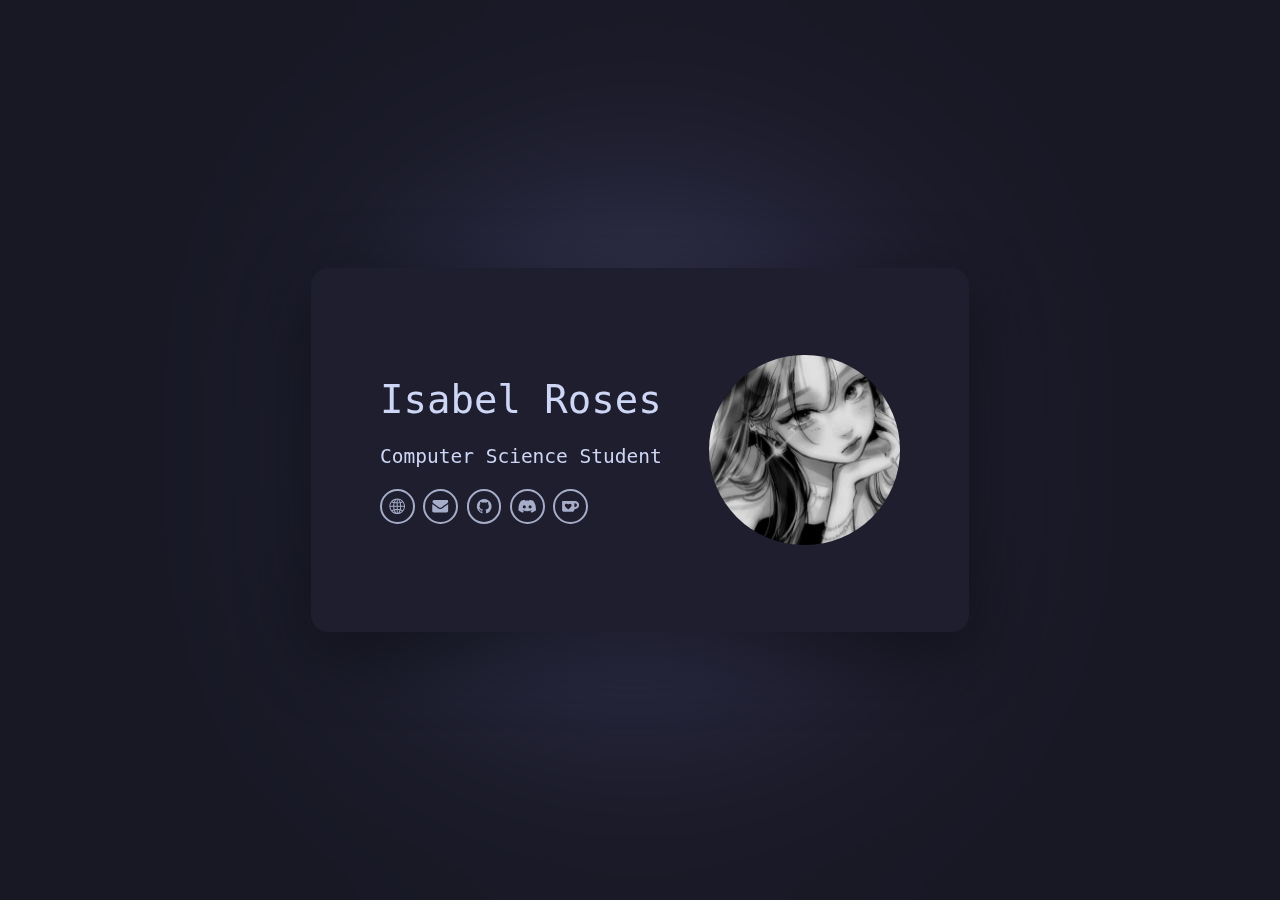
==== commit 9436c071: "update pfp" ====
--- a/index.html
+++ b/index.html
@@ -162,7 +162,7 @@
                                 <div id="image01" class="image">
                                     <span class="frame deferred"
                                         style="background-image: url(&quot;[data-uri]%2BPHJlY3QgZmlsbD0idHJhbnNwYXJlbnQiIHdpZHRoPSIxMDAlIiBoZWlnaHQ9IjEwMCUiLz48L3N2Zz4%3D&quot;); background-size: 100% 100%; background-position: left top; background-repeat: no-repeat;">
-                                        <img src="assets/avatar3.webp" data-src="assets/avatar3.webp" alt="avatar"
+                                        <img src="assets/avatar4.webp" data-src="assets/avatar4.webp" alt="avatar"
                                             style="opacity: 1; background-image: none;">
                                     </span>
                                 </div>
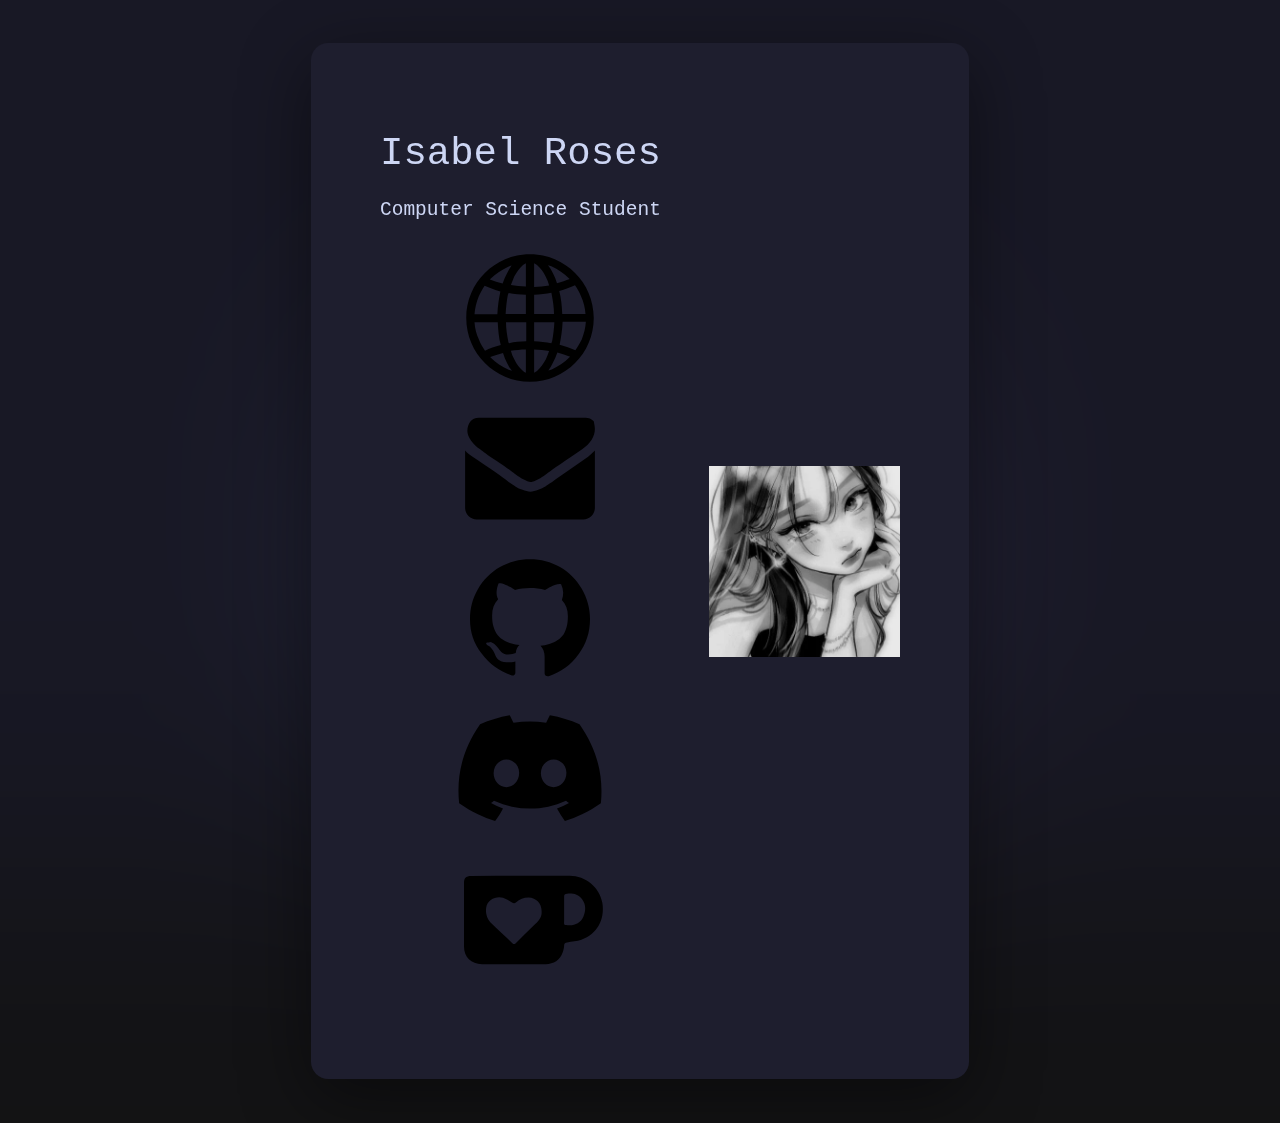
==== commit a1132fed: "fix: correct discord link, somehow it was always pointing at a wrong account" ====
--- a/index.html
+++ b/index.html
@@ -136,7 +136,7 @@
                             <div>
                                 <h1 data-value="Isabel Roses" id="title">Isabel Roses</h1>
                                 <p id="subtitle">Computer Science Student</p>
-                                <ul id="icons01" class="icons">
+                                <ul id="icons" class="icons">
                                     <li><a class="n01" href="https://isabelroses.com" aria-label="Globe"><svg>
                                                 <use xlink:href="#icon-website"></use>
                                             </svg><span class="label">Globe</span></a></li>
@@ -146,7 +146,7 @@
                                     <li><a class="n03" href="https://github.com/isabelroses" aria-label="GitHub"><svg>
                                                 <use xlink:href="#icon-github"></use>
                                             </svg><span class="label">GitHub</span></a></li>
-                                    <li><a class="n03" href="https://discord.com/users/496733545105063966"
+                                    <li><a class="n03" href="https://discord.com/users/474274492810788864"
                                             aria-label="Discord"><svg>
                                                 <use xlink:href="#icon-discord"></use>
                                             </svg><span class="label">Discord</span></a></li>
@@ -159,7 +159,7 @@
                                 </ul>
                             </div>
                             <div>
-                                <div id="image01" class="image">
+                                <div id="image" class="image">
                                     <span class="frame deferred"
                                         style="background-image: url(&quot;[data-uri]%2BPHJlY3QgZmlsbD0idHJhbnNwYXJlbnQiIHdpZHRoPSIxMDAlIiBoZWlnaHQ9IjEwMCUiLz48L3N2Zz4%3D&quot;); background-size: 100% 100%; background-position: left top; background-repeat: no-repeat;">
                                         <img src="assets/avatar4.webp" data-src="assets/avatar4.webp" alt="avatar"
@@ -176,4 +176,4 @@
 
     </body>
 
-</html>+</html>
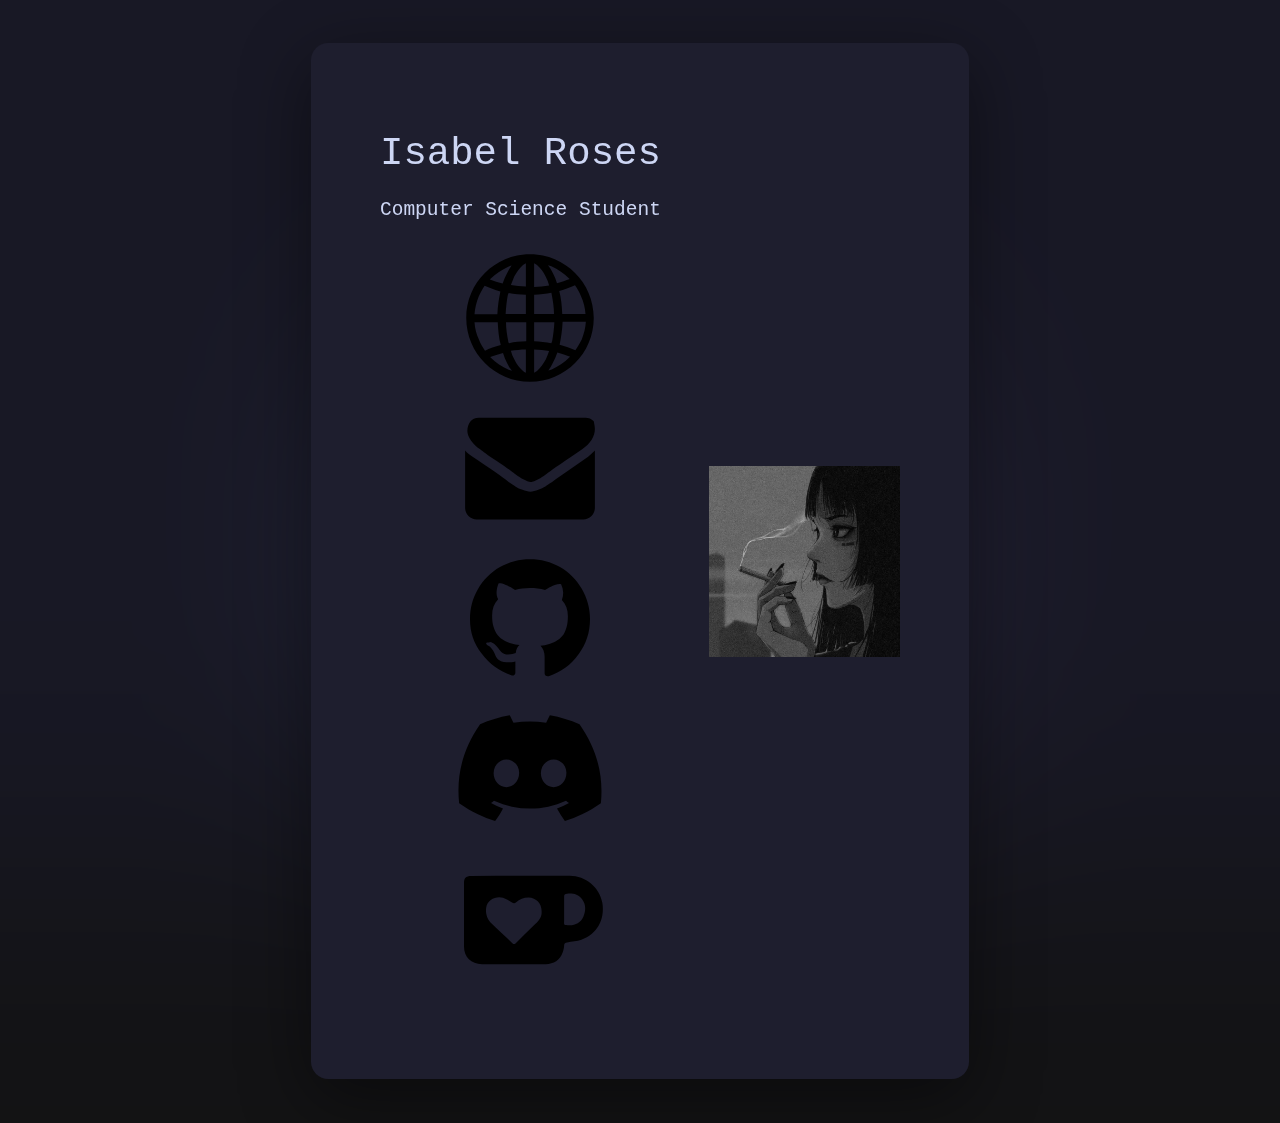
==== commit a4bb5c9b: "chore: update icons" ====
--- a/index.html
+++ b/index.html
@@ -162,7 +162,7 @@
                                 <div id="image" class="image">
                                     <span class="frame deferred"
                                         style="background-image: url(&quot;[data-uri]%2BPHJlY3QgZmlsbD0idHJhbnNwYXJlbnQiIHdpZHRoPSIxMDAlIiBoZWlnaHQ9IjEwMCUiLz48L3N2Zz4%3D&quot;); background-size: 100% 100%; background-position: left top; background-repeat: no-repeat;">
-                                        <img src="assets/avatar4.webp" data-src="assets/avatar4.webp" alt="avatar"
+                                        <img src="assets/avatar.webp" data-src="assets/avatar.webp" alt="avatar"
                                             style="opacity: 1; background-image: none;">
                                     </span>
                                 </div>
